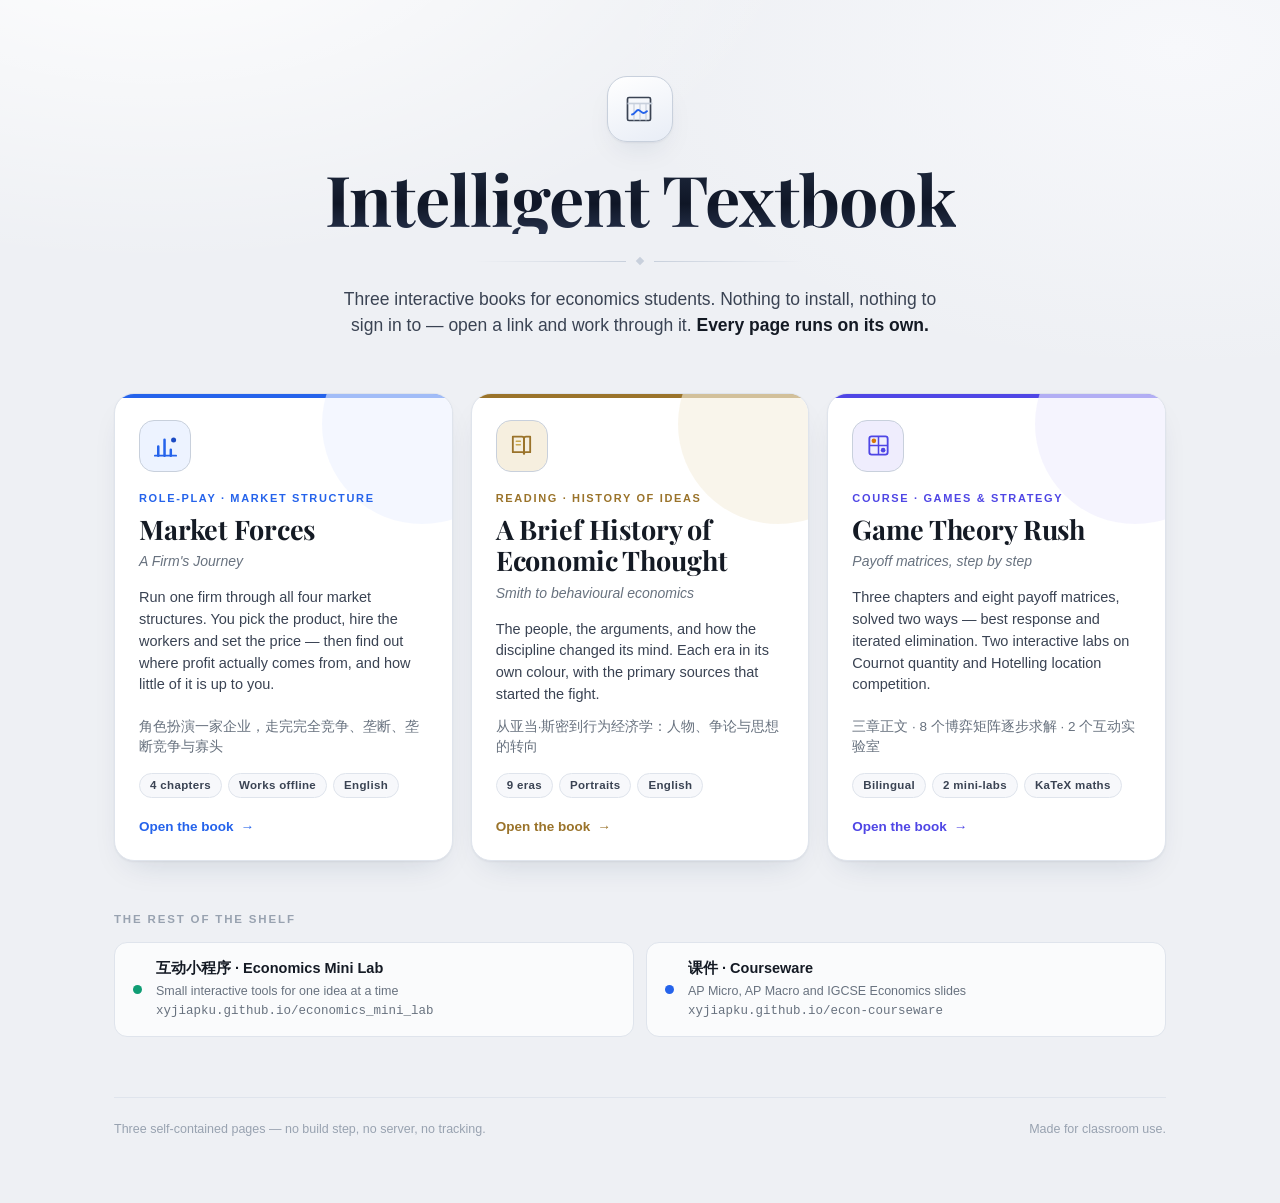
==== index.html @ affe79e6 "Publish Intelligent Textbook Three interactive economics books sharing one front door: - Market Forc" ====
<!DOCTYPE html>
<html lang="zh-CN">
<head>
<meta charset="utf-8">
<meta name="viewport" content="width=device-width,initial-scale=1">
<title>Intelligent Textbook</title>
<meta name="description" content="Three interactive books for economics: a role-play on market structure, a history of economic thought, and a game theory course.">
<meta name="color-scheme" content="light">
<meta property="og:title" content="Intelligent Textbook">
<meta property="og:description" content="Three interactive books for economics — role-play, history, and games.">
<meta property="og:type" content="website">
<style>
/* Playfair Display 700 — subset to ASCII and embedded, so the masthead renders the same
   everywhere with no network. OFL licensed; see FONT-LICENSE.md. */
@font-face{font-family:'Playfair Display';font-style:normal;font-weight:700;font-display:swap;
  src:url([data-uri]) format('woff2')}
  :root{
    --bg:#EEF0F4;
    --bg2:#F7F8FB;
    --surface:#FFFFFF;
    --ink:#141A24;
    --ink2:#3A4353;
    --muted:#68727F;
    --faint:#98A2B0;
    --line:#DFE4EC;
    --line2:#C8D0DC;
    --mf:#2563EB;  --mf-soft:#EDF3FF;  --mf-deep:#1B4BC4;
    --eth:#9A732A; --eth-soft:#F6EFDF; --eth-deep:#7C5C1E;
    --gt:#4F46E5;  --gt-gold:#D97706;  --gt-soft:#EFEDFD; --gt-deep:#3B33C4;
    --r:20px; --r2:13px;
    --sans:"Segoe UI",-apple-system,BlinkMacSystemFont,"Helvetica Neue",Arial,"Microsoft YaHei","PingFang SC",sans-serif;
    --display:'Playfair Display',Georgia,"Times New Roman",serif;
    --mono:"JetBrains Mono","STIX Two Math",Consolas,monospace;
    --sh:0 1px 2px rgba(16,24,40,.05), 0 14px 34px -16px rgba(16,42,84,.18);
    --sh2:0 2px 10px rgba(16,24,40,.07), 0 28px 60px -20px rgba(16,42,84,.26);
  }
  *{box-sizing:border-box}
  html{-webkit-text-size-adjust:100%}
  body{
    margin:0;background:
      radial-gradient(1100px 600px at 12% -8%, #FFFFFF 0%, rgba(255,255,255,0) 60%),
      radial-gradient(900px 520px at 92% 4%, var(--bg2) 0%, rgba(255,255,255,0) 62%),
      var(--bg);
    color:var(--ink);font-family:var(--sans);line-height:1.5;
    -webkit-font-smoothing:antialiased;
  }
  .wrap{max-width:1120px;margin:0 auto;padding:clamp(28px,6vw,76px) clamp(18px,4vw,34px) 64px}

  /* ---------------- masthead ---------------- */
  .hero{display:flex;flex-direction:column;align-items:center;text-align:center;margin-bottom:clamp(30px,5vw,54px)}
  .crest{
    width:66px;height:66px;border-radius:20px;display:grid;place-items:center;margin-bottom:20px;
    background:linear-gradient(160deg,#FFFFFF,#E8EDF6);
    border:1px solid var(--line2);box-shadow:var(--sh);
  }
  .crest svg{display:block}
  h1{
    font-family:var(--display);font-size:clamp(42px,7.6vw,70px);line-height:1.03;margin:0;
    letter-spacing:-.015em;font-weight:700;color:var(--ink);text-wrap:balance;
  }
  /* the ink is very slightly graded top to bottom — enough to read as set type
     rather than flat black. Guarded so a browser without background-clip:text
     simply keeps the solid colour above instead of showing nothing. */
  @supports ((-webkit-background-clip:text) or (background-clip:text)){
    h1{
      background:linear-gradient(180deg,#202B3F 0%,#0F1626 58%,#26314A 100%);
      -webkit-background-clip:text;background-clip:text;
      -webkit-text-fill-color:transparent;color:transparent;
    }
  }
  /* a hairline rule with a small turned square, the way a printed title page
     separates the title from the subtitle */
  .orn{display:flex;align-items:center;gap:11px;margin:24px 0 0;width:min(330px,64%)}
  .orn s{flex:1;height:1px;text-decoration:none;background:linear-gradient(90deg,rgba(200,208,220,0),var(--line2))}
  .orn s:last-child{background:linear-gradient(90deg,var(--line2),rgba(200,208,220,0))}
  .orn i{width:6px;height:6px;background:var(--line2);transform:rotate(45deg);flex:none}
  .lede{
    max-width:34em;margin:22px auto 0;font-size:clamp(15px,2.1vw,17.5px);color:var(--ink2);
  }
  .lede b{color:var(--ink);font-weight:600}

  /* ---------------- the three books ---------------- */
  .books{display:grid;gap:18px;grid-template-columns:1fr}
  @media (min-width:820px){ .books{grid-template-columns:repeat(3,1fr)} }

  .book{
    position:relative;display:flex;flex-direction:column;text-decoration:none;color:inherit;
    background:var(--surface);border:1px solid var(--line);border-radius:var(--r);
    box-shadow:var(--sh);padding:26px 24px 22px;overflow:hidden;
    transition:transform .2s cubic-bezier(.2,.8,.3,1), box-shadow .2s ease, border-color .2s ease;
  }
  .book::before{
    content:"";position:absolute;inset:0 0 auto 0;height:4px;background:var(--accent,var(--line2));
  }
  .book::after{
    content:"";position:absolute;right:-70px;top:-70px;width:200px;height:200px;border-radius:50%;
    background:var(--accent-soft,transparent);opacity:.62;pointer-events:none;
  }
  .book:hover{transform:translateY(-4px);box-shadow:var(--sh2);border-color:var(--accent,var(--line2))}
  .book:focus-visible{outline:3px solid var(--accent,var(--mf));outline-offset:3px}

  .book .ico{
    position:relative;z-index:1;width:52px;height:52px;border-radius:15px;display:grid;place-items:center;
    background:var(--accent-soft);border:1px solid var(--line2);
    margin-bottom:18px;
  }
  .book .ico svg{display:block}
  .kicker{
    position:relative;z-index:1;font-size:11px;font-weight:700;letter-spacing:.15em;text-transform:uppercase;
    color:var(--accent);margin-bottom:8px;
  }
  .book h2{
    position:relative;z-index:1;font-family:var(--display);font-weight:400;
    font-size:clamp(23px,3.1vw,27px);line-height:1.16;margin:0;letter-spacing:-.005em;
  }
  .book .sub{position:relative;z-index:1;margin:6px 0 0;font-size:14px;color:var(--muted);font-style:italic}
  .book .desc{position:relative;z-index:1;margin:15px 0 0;font-size:14.5px;color:var(--ink2);flex:1}
  .book .zh{position:relative;z-index:1;margin:11px 0 0;font-size:13.5px;color:var(--muted)}
  .tags{position:relative;z-index:1;list-style:none;display:flex;flex-wrap:wrap;gap:6px;padding:0;margin:16px 0 0}
  .tags li{
    font-size:11.5px;font-weight:600;letter-spacing:.03em;color:var(--ink2);
    background:var(--bg2);border:1px solid var(--line);border-radius:99px;padding:3px 10px;
  }
  .go{
    position:relative;z-index:1;margin-top:19px;display:inline-flex;align-items:center;gap:7px;
    font-size:13.5px;font-weight:700;color:var(--accent);
  }
  .go .arw{transition:transform .2s cubic-bezier(.2,.8,.3,1)}
  .book:hover .go .arw{transform:translateX(4px)}

  .mf{--accent:var(--mf);--accent-soft:var(--mf-soft)}
  .eth{--accent:var(--eth);--accent-soft:var(--eth-soft)}
  .gt{--accent:var(--gt);--accent-soft:var(--gt-soft)}

  /* ---------------- the rest of the shelf ---------------- */
  .shelf{margin-top:clamp(34px,5vw,50px)}
  .shelf h3{
    font-size:11.5px;font-weight:700;letter-spacing:.16em;text-transform:uppercase;
    color:var(--faint);margin:0 0 14px;
  }
  .shelf .row{display:grid;gap:12px;grid-template-columns:1fr}
  @media (min-width:640px){ .shelf .row{grid-template-columns:1fr 1fr} }
  .link{
    display:flex;align-items:center;gap:14px;text-decoration:none;color:inherit;
    background:rgba(255,255,255,.72);border:1px solid var(--line);border-radius:var(--r2);
    padding:15px 18px;transition:background .15s ease,border-color .15s ease,transform .15s ease;
  }
  .link:hover{background:#fff;border-color:var(--line2);transform:translateY(-2px)}
  .link .dot{width:9px;height:9px;border-radius:50%;background:var(--brand,var(--mf));flex:0 0 auto}
  .link .t{flex:1;min-width:0}
  .link .t b{display:block;font-size:14.5px;font-weight:600}
  .link .t span{display:block;font-size:12.5px;color:var(--muted);margin-top:2px}
  .link .url{font-family:var(--mono);font-size:11px;color:var(--faint);word-break:break-all}

  footer{
    margin-top:clamp(36px,6vw,60px);padding-top:22px;border-top:1px solid var(--line);
    display:flex;flex-wrap:wrap;gap:10px 22px;justify-content:space-between;
    font-size:12.5px;color:var(--faint);
  }
  footer b{color:var(--ink2);font-weight:600}
  @media print{ .book:hover{transform:none} body{background:#fff} }
</style>
</head>
<body>
<div class="wrap">

  <header class="hero">
    <div class="crest" aria-hidden="true">
      <svg width="34" height="34" viewBox="0 0 34 34" fill="none">
        <path d="M6 5.5h20a1.5 1.5 0 0 1 1.5 1.5v20A1.5 1.5 0 0 1 26 28.5H6A1.5 1.5 0 0 1 4.5 27V7A1.5 1.5 0 0 1 6 5.5Z" stroke="#3A4353" stroke-width="1.7"/>
        <path d="M4.5 11.5h25" stroke="#C8D0DC" stroke-width="1.7"/>
        <path d="M11 11.5v17M17 11.5v17M23 11.5v17" stroke="#C8D0DC" stroke-width="1.2"/>
        <path d="M9 22.5c2.6 0 4-4.5 6.2-4.5 2.1 0 3 3 5.6 3 1.5 0 2.4-.9 3.2-1.8" stroke="#2563EB" stroke-width="1.9" stroke-linecap="round" stroke-linejoin="round"/>
      </svg>
    </div>
    <h1>Intelligent Textbook</h1>
    <div class="orn" aria-hidden="true"><s></s><i></i><s></s></div>
    <p class="lede">Three interactive books for economics students. Nothing to install, nothing to sign in to &mdash; open a link and work through it. <b>Every page runs on its own.</b></p>
  </header>

  <main class="books">

    <a class="book mf" href="market-forces/">
      <span class="ico" aria-hidden="true">
        <svg width="27" height="27" viewBox="0 0 28 28" fill="none">
          <path d="M3 24.5h22" stroke="#2563EB" stroke-width="2" stroke-linecap="round"/>
          <path d="M6.5 24.5V15M13 24.5V8M19.5 24.5v-6" stroke="#2563EB" stroke-width="2.6" stroke-linecap="round"/>
          <circle cx="22.4" cy="8.4" r="2.6" fill="#1B4BC4"/>
        </svg>
      </span>
      <div class="kicker">Role-play &middot; Market structure</div>
      <h2>Market Forces</h2>
      <p class="sub">A Firm's Journey</p>
      <p class="desc">Run one firm through all four market structures. You pick the product, hire the workers and set the price &mdash; then find out where profit actually comes from, and how little of it is up to you.</p>
      <p class="zh">角色扮演一家企业，走完完全竞争、垄断、垄断竞争与寡头</p>
      <ul class="tags"><li>4 chapters</li><li>Works offline</li><li>English</li></ul>
      <span class="go">Open the book <span class="arw">&rarr;</span></span>
    </a>

    <a class="book eth" href="economic-thought-history/">
      <span class="ico" aria-hidden="true">
        <svg width="27" height="27" viewBox="0 0 28 28" fill="none">
          <path d="M5 4.8h9.4c1.2 0 2.2.9 2.2 2.1v15.6c0-.9-.8-1.6-1.7-1.6H5V4.8Z" stroke="#9A732A" stroke-width="1.9" stroke-linejoin="round"/>
          <path d="M23 4.8h-4.2c-1.2 0-2.2.9-2.2 2.1v15.6c0-.9.8-1.6 1.7-1.6H23V4.8Z" stroke="#9A732A" stroke-width="1.9" stroke-linejoin="round"/>
          <path d="M8.6 9.6h4.2M8.6 13.2h4.2" stroke="#C9A84C" stroke-width="1.6" stroke-linecap="round"/>
        </svg>
      </span>
      <div class="kicker">Reading &middot; History of ideas</div>
      <h2>A Brief History of Economic Thought</h2>
      <p class="sub">Smith to behavioural economics</p>
      <p class="desc">The people, the arguments, and how the discipline changed its mind. Each era in its own colour, with the primary sources that started the fight.</p>
      <p class="zh">从亚当·斯密到行为经济学：人物、争论与思想的转向</p>
      <ul class="tags"><li>9 eras</li><li>Portraits</li><li>English</li></ul>
      <span class="go">Open the book <span class="arw">&rarr;</span></span>
    </a>

    <a class="book gt" href="game-theory-rush/">
      <span class="ico" aria-hidden="true">
        <svg width="27" height="27" viewBox="0 0 28 28" fill="none">
          <rect x="4.5" y="4.5" width="19" height="19" rx="2.4" stroke="#4F46E5" stroke-width="1.9"/>
          <path d="M14 4.5v19M4.5 14h19" stroke="#4F46E5" stroke-width="1.6"/>
          <circle cx="9.2" cy="9.2" r="2.4" fill="#D97706"/>
          <circle cx="18.8" cy="18.8" r="2.4" fill="#4F46E5"/>
        </svg>
      </span>
      <div class="kicker">Course &middot; Games &amp; strategy</div>
      <h2>Game Theory Rush</h2>
      <p class="sub">Payoff matrices, step by step</p>
      <p class="desc">Three chapters and eight payoff matrices, solved two ways &mdash; best response and iterated elimination. Two interactive labs on Cournot quantity and Hotelling location competition.</p>
      <p class="zh">三章正文 · 8 个博弈矩阵逐步求解 · 2 个互动实验室</p>
      <ul class="tags"><li>Bilingual</li><li>2 mini-labs</li><li>KaTeX maths</li></ul>
      <span class="go">Open the book <span class="arw">&rarr;</span></span>
    </a>

  </main>

  <section class="shelf">
    <h3>The rest of the shelf</h3>
    <div class="row">
      <a class="link" href="https://xyjiapku.github.io/economics_mini_lab/" style="--brand:#0F9D74">
        <span class="dot"></span>
        <span class="t"><b>互动小程序 &middot; Economics Mini Lab</b><span>Small interactive tools for one idea at a time</span><span class="url">xyjiapku.github.io/economics_mini_lab</span></span>
      </a>
      <a class="link" href="https://xyjiapku.github.io/econ-courseware/" style="--brand:#2563EB">
        <span class="dot"></span>
        <span class="t"><b>课件 &middot; Courseware</b><span>AP Micro, AP Macro and IGCSE Economics slides</span><span class="url">xyjiapku.github.io/econ-courseware</span></span>
      </a>
    </div>
  </section>

  <footer>
    <span>Three self-contained pages &mdash; no build step, no server, no tracking.</span>
    <span>Made for classroom use.</span>
  </footer>

</div>
</body>
</html>
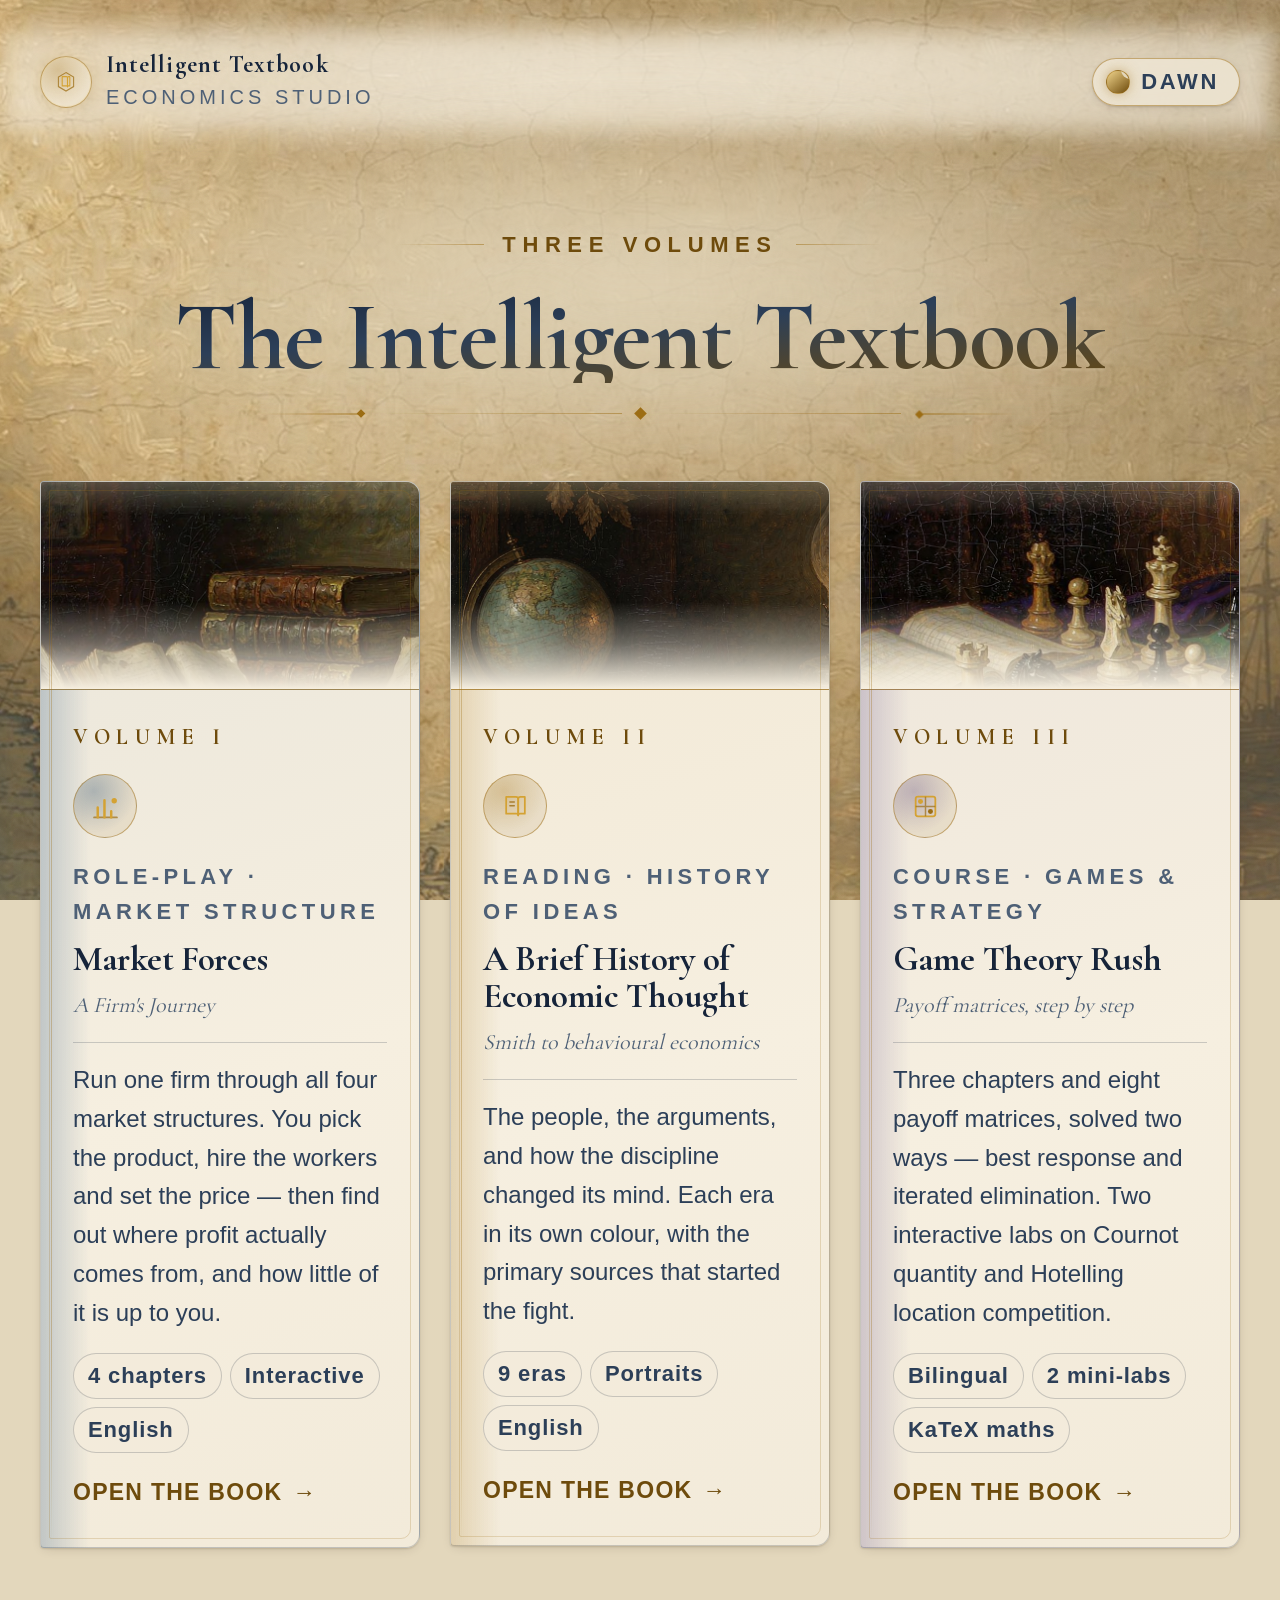
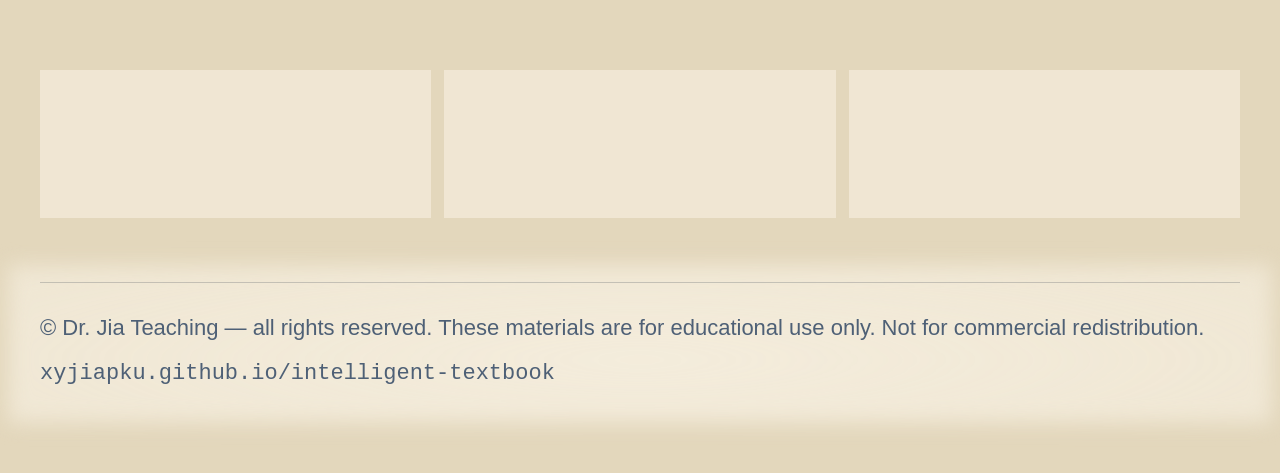
==== commit 902119fa: "Rebuild Market Forces as a multi-file game (50 CSS + 12 JS + assets/engravings); refresh landing pag" ====
--- a/index.html
+++ b/index.html
@@ -1,258 +1,2239 @@
 <!DOCTYPE html>
-<html lang="zh-CN">
+<html lang="en" data-theme="dawn">
 <head>
 <meta charset="utf-8">
 <meta name="viewport" content="width=device-width,initial-scale=1">
-<title>Intelligent Textbook</title>
-<meta name="description" content="Three interactive books for economics: a role-play on market structure, a history of economic thought, and a game theory course.">
-<meta name="color-scheme" content="light">
-<meta property="og:title" content="Intelligent Textbook">
+<title>Intelligent Textbook · Economics Studio</title>
+<meta name="description" content="Three interactive economics books: a role-play on market structure, a history of economic thought, and a game theory course.">
+<meta name="color-scheme" content="light dark">
+<meta property="og:title" content="Intelligent Textbook · Economics Studio">
 <meta property="og:description" content="Three interactive books for economics — role-play, history, and games.">
 <meta property="og:type" content="website">
+<script>
+/* 在样式表解析前定主题，杜绝亮色一闪 */
+(function(){var t;try{t=localStorage.getItem('econ-studio-theme')}catch(e){}
+if(t!=='dawn'&&t!=='dusk'){t=(window.matchMedia&&window.matchMedia('(prefers-color-scheme: dark)').matches)?'dusk':'dawn'}
+document.documentElement.setAttribute('data-theme',t)})();
+</script>
 <style>
-/* Playfair Display 700 — subset to ASCII and embedded, so the masthead renders the same
-   everywhere with no network. OFL licensed; see FONT-LICENSE.md. */
-@font-face{font-family:'Playfair Display';font-style:normal;font-weight:700;font-display:swap;
-  src:url([data-uri]) format('woff2')}
-  :root{
-    --bg:#EEF0F4;
-    --bg2:#F7F8FB;
-    --surface:#FFFFFF;
-    --ink:#141A24;
-    --ink2:#3A4353;
-    --muted:#68727F;
-    --faint:#98A2B0;
-    --line:#DFE4EC;
-    --line2:#C8D0DC;
-    --mf:#2563EB;  --mf-soft:#EDF3FF;  --mf-deep:#1B4BC4;
-    --eth:#9A732A; --eth-soft:#F6EFDF; --eth-deep:#7C5C1E;
-    --gt:#4F46E5;  --gt-gold:#D97706;  --gt-soft:#EFEDFD; --gt-deep:#3B33C4;
-    --r:20px; --r2:13px;
-    --sans:"Segoe UI",-apple-system,BlinkMacSystemFont,"Helvetica Neue",Arial,"Microsoft YaHei","PingFang SC",sans-serif;
-    --display:'Playfair Display',Georgia,"Times New Roman",serif;
-    --mono:"JetBrains Mono","STIX Two Math",Consolas,monospace;
-    --sh:0 1px 2px rgba(16,24,40,.05), 0 14px 34px -16px rgba(16,42,84,.18);
-    --sh2:0 2px 10px rgba(16,24,40,.07), 0 28px 60px -20px rgba(16,42,84,.26);
+/* ============================================================================
+   ECONOMICS STUDIO — shared visual canvas  ·  v2 "Atlas Edition"
+   ============================================================================
+   四张导航页共用这一份母版。核心是一个"双主题"变量系统：
+
+     [data-theme="dawn"]  维多利亚暖金 —— 羊皮纸、深蓝墨、鎏金、蜡印红
+     [data-theme="dusk"]  星空秘法 —— 午夜靛、月白银、星辉青、紫罗兰
+
+   切换 data-theme 属性即整体换装，没有任何一个组件需要知道当前是哪个主题。
+
+   v2 相比 v1 的改动（"从画册目录 → 游戏发售页"）：
+     1. Hero 变成"整幅油画 + 渐变压暗 + 文字压在上面"的主视觉面板
+     2. 三层纵深视差：画作层 / 光晕层 / 内容层，滚动时位移速度不同
+     3. 光标暖光跟随（聚光灯感），只在不减少动效时启用
+     4. 入场编排升级：金线自绘制、标题逐字浮现、卡片带 3D 倾斜
+     5. 卡片获得自己的插图（油画上沿）
+     6. 雕花角饰、镶金边框、暗角，把"书封感"做足
+
+   设计原则（改之前先读，别破坏）：
+   1. 每个颜色都成对定义两套值。新增变量必须两个主题都给值。
+   2. 质感来自"多层叠加"：画作 + 底色 + 纹理（噪点/星图）+ 光晕（径向渐变）。
+      除画作外全部是纯 CSS/SVG/canvas，零外部请求。
+   3. 字号下限 22px（课堂投影铁律）；正文 ≥ 24px 的场景用 --fs-body。
+   4. 强调色必须与底色有足够对比，主题切换后要重新目视校验。
+   ========================================================================= */
+
+/* ---------- 字体：Cormorant Garamond 三个字重，base64 内嵌 ---------- */
+@font-face{font-family:'Cormorant Garamond';font-style:normal;font-weight:400;font-display:swap;src:url([data-uri]) format('woff2')}
+@font-face{font-family:'Cormorant Garamond';font-style:normal;font-weight:600;font-display:swap;src:url([data-uri]) format('woff2')}
+@font-face{font-family:'Cormorant Garamond';font-style:normal;font-weight:700;font-display:swap;src:url([data-uri]) format('woff2')}
+
+:root {
+  /* ---------- 排版 ---------- */
+  --font-display: 'Cormorant Garamond', 'Playfair Display', Georgia,
+                  'Times New Roman', serif;
+  --font-body: 'Segoe UI', -apple-system, BlinkMacSystemFont, Roboto,
+               'Helvetica Neue', Arial, 'Microsoft YaHei', 'PingFang SC', sans-serif;
+  --font-mono: 'Cascadia Mono', 'JetBrains Mono', Consolas, 'Courier New', monospace;
+
+  /* 字号阶梯（含课堂投影下限约束）。
+     承载信息的文本一律 ≥ 22px；--fs-micro / --fs-label 只给纯装饰性铭牌用。 */
+  --fs-micro: 20px;    /* 纯装饰铭牌，不承载信息（表头样式的小字） */
+  --fs-label: 22px;    /* 小标签：胶囊、计数、日期、开关按钮 —— 承载信息，必须达标 */
+  --fs-small: 22px;    /* 下限 */
+  --fs-meta:  23px;
+  --fs-body:  24px;
+  --fs-lead:  27px;
+  --fs-h3:    30px;
+  --fs-h2:    34px;
+  --fs-h1:    clamp(54px, 7.6vw, 112px);
+  --fs-title: clamp(34px, 4.6vw, 52px);
+
+  /* ---------- 尺度 ---------- */
+  --r-sm: 6px;
+  --r:     12px;
+  --r-lg:  18px;
+  --page-max: 1440px;
+
+  /* ---------- 动效 ---------- */
+  --ease-out: cubic-bezier(.16, .84, .28, 1);
+  --ease-in-out: cubic-bezier(.42, 0, .18, 1);
+  --ease-draw: cubic-bezier(.22, 1, .36, 1);
+  --dur-fast: .22s;
+  --dur: .42s;
+  --dur-slow: .9s;
+  --dur-reveal: 1.05s;
+}
+
+/* ==========================================================================
+   DAWN — 维多利亚时代的繁华港口
+   羊皮纸底、深蓝墨水、鎏金线、暗红蜡印。像一本摊开的航海日志。
+   ========================================================================== */
+:root,
+[data-theme="dawn"] {
+  color-scheme: light;
+
+  --bg:          #E3D7BC;
+  --bg-deep:     #D2C2A0;
+  --bg-vellum:   #F6EFE0;   /* 卡片/纸面 */
+  --bg-sunk:     #D9CAA9;
+
+  --ink:         #16243A;   /* 主墨色：陈旧深蓝 */
+  --ink-soft:    #2C3F58;
+  --ink-muted:   #4E6076;
+  --ink-faint:   #6D7E92;   /* 抬亮：原来太浅，AA 不过 */
+
+  --gold:        #9C6D14;
+  --gold-bright: #D4A233;
+  --gold-deep:   #6E4B0C;
+  --gold-leaf:   #F0D48C;
+
+  --seal:        #8E2F22;   /* 蜡印红 */
+  --seal-soft:   #C0563F;
+
+  --azure:       #24507E;   /* 港口青蓝 */
+  --jade:        #1F6B58;
+  --violet:      #5B4A8A;
+
+  --line:        rgba(22, 36, 58, .20);
+  --line-strong: rgba(22, 36, 58, .34);
+  --line-gold:   rgba(156, 109, 20, .50);
+
+  --shadow-sm: 0 1px 2px rgba(52, 34, 8, .14),
+               0 3px 12px -4px rgba(52, 34, 8, .22);
+  --shadow:    0 2px 5px rgba(52, 34, 8, .14),
+               0 20px 46px -20px rgba(52, 34, 8, .46);
+  --shadow-lg: 0 5px 10px rgba(52, 34, 8, .16),
+               0 46px 90px -32px rgba(52, 34, 8, .58);
+
+  /* 质感层参数 —— 供 JS / CSS 读取 */
+  --noise-opacity: .062;
+  --nebula-opacity: .34;
+  --star-opacity: 0;
+
+  --halo-1: rgba(212, 162, 51, .34);
+  --halo-2: rgba(36, 80, 126, .18);
+  --halo-3: rgba(142, 47, 34, .14);
+
+  /* 主视觉画作上的罩。
+     贾老师明确要求：**不要再在页面上沿/下沿压深色渐变**（看着像上下各贴一条黑边）。
+     所以这里去掉了原先 0% 与 100% 两端的重压边，只在中间偏上做一点点减淡，
+     保证标题压得住画，同时画作从上到下都是连续的。
+     文字的可读性交给 .hero::before 那团局部柔光，而不是整条横带。 */
+  --hero-scrim: linear-gradient(178deg,
+      color-mix(in srgb, var(--bg) 10%, transparent) 0%,
+      color-mix(in srgb, var(--bg) 12%, transparent) 34%,
+      color-mix(in srgb, var(--bg)  8%, transparent) 62%,
+      color-mix(in srgb, var(--bg) 14%, transparent) 100%);
+  --hero-blend: normal;
+  --hero-img-opacity: .82;
+  --art-frame: rgba(156, 109, 20, .58);
+  /* 卡片插图上那层暖光，亮主题下可以亮一点 */
+  --card-glow: .34;
+}
+
+/* ==========================================================================
+   DUSK — 面向未知的星空魔法
+   午夜靛底、月白银字、星辉青与紫罗兰辉光。像一张摊开的星图。
+   ========================================================================== */
+[data-theme="dusk"] {
+  color-scheme: dark;
+
+  --bg:          #080E1C;
+  --bg-deep:     #04070F;
+  --bg-vellum:   #101A2E;
+  --bg-sunk:     #0B1424;
+
+  --ink:         #F2EAD9;   /* 月白银（微微带暖，像旧星图） */
+  --ink-soft:    #D3CCBE;
+  --ink-muted:   #A7B0C4;
+  --ink-faint:   #808CA4;
+
+  --gold:        #C9A855;
+  --gold-bright: #EFD48F;
+  --gold-deep:   #8E7530;
+  --gold-leaf:   #F7E9BE;
+
+  --seal:        #B8452F;
+  --seal-soft:   #D9674E;
+
+  --azure:       #6AB0E4;
+  --jade:        #4FBFA0;
+  --violet:      #AFA0E6;
+
+  --line:        rgba(201, 168, 85, .20);
+  --line-strong: rgba(201, 168, 85, .38);
+  --line-gold:   rgba(201, 168, 85, .54);
+
+  --shadow-sm: 0 1px 2px rgba(0, 0, 0, .50),
+               0 3px 14px -4px rgba(0, 0, 0, .60);
+  --shadow:    0 2px 6px rgba(0, 0, 0, .55),
+               0 22px 52px -22px rgba(0, 0, 0, .88);
+  --shadow-lg: 0 4px 12px rgba(0, 0, 0, .60),
+               0 50px 100px -34px rgba(0, 0, 0, .96);
+
+  --noise-opacity: .038;
+  --nebula-opacity: .66;
+  --star-opacity: 1;
+
+  --halo-1: rgba(175, 160, 230, .34);
+  --halo-2: rgba(106, 176, 228, .24);
+  --halo-3: rgba(201, 168, 85, .16);
+
+  --hero-scrim: linear-gradient(178deg,
+      color-mix(in srgb, var(--bg) 16%, transparent) 0%,
+      color-mix(in srgb, var(--bg) 18%, transparent) 34%,
+      color-mix(in srgb, var(--bg) 12%, transparent) 62%,
+      color-mix(in srgb, var(--bg) 20%, transparent) 100%);
+  --hero-blend: normal;
+  --hero-img-opacity: .9;
+  --art-frame: rgba(201, 168, 85, .50);
+  /* 暗主题下卡片插图的暖光要收，否则上沿会烧出一道亮边 */
+  --card-glow: .16;
+}
+
+/* ==========================================================================
+   基础
+   ========================================================================== */
+*, *::before, *::after { box-sizing: border-box; }
+
+html {
+  -webkit-text-size-adjust: 100%;
+  scroll-behavior: smooth;
+}
+
+body {
+  margin: 0;
+  min-height: 100vh;
+  background: var(--bg);
+  color: var(--ink);
+  font-family: var(--font-body);
+  font-size: var(--fs-body);
+  line-height: 1.55;
+  -webkit-font-smoothing: antialiased;
+  -moz-osx-font-smoothing: grayscale;
+  overflow-x: hidden;
+  transition: background-color var(--dur) var(--ease-out),
+              color var(--dur) var(--ease-out);
+}
+
+/* ==========================================================================
+   氛围层 —— 多层纵深，滚动时各层位移速度不同（视差）
+   层序（由远及近）：
+     L0  --bg 底色
+     L1  .atmos__art     油画主视觉（最远，位移最小）
+     L2  .atmos::before  光晕
+     L3  .atmos__vig     暗角
+     L4  #starfield      星图（仅 dusk）
+     L5  .atmos::after   噪点/纸纹
+     L6  .atmos__glow    光标暖光（最近，跟随鼠标）
+   ========================================================================== */
+.atmos {
+  position: fixed;
+  inset: 0;
+  z-index: 0;
+  pointer-events: none;
+  overflow: hidden;
+}
+
+/* ---------- L1：油画主视觉 ---------- */
+.atmos__art {
+  position: absolute;
+  inset: -6% -4% -14% -4%;      /* 留出视差位移的余量 */
+  background-position: center top;
+  background-size: cover;
+  background-repeat: no-repeat;
+  opacity: var(--hero-img-opacity);
+  mix-blend-mode: var(--hero-blend);
+  transition: opacity var(--dur-slow) var(--ease-out);
+  will-change: transform;
+  /* JS 写入 --par-y（滚动位移） */
+  transform: translate3d(0, var(--par-y, 0px), 0) scale(1.02);
+}
+
+/* 画作上压一层渐变罩：保证文字永远压得住画 */
+.atmos__art::after {
+  content: "";
+  position: absolute;
+  inset: 0;
+  background: var(--hero-scrim);
+}
+
+/* 画作外围的暗角，把视线收进中央。
+   注意别做太重 —— 贾老师看着像"四周糊了一圈黑"。
+   这里只在很靠外的 78%+ 才起势，且上限压到 62%。 */
+.atmos__vig {
+  position: absolute;
+  inset: 0;
+  background:
+    radial-gradient(132% 104% at 50% 38%,
+      transparent 58%,
+      color-mix(in srgb, var(--bg-deep) 26%, transparent) 86%,
+      color-mix(in srgb, var(--bg-deep) 62%, transparent) 100%);
+  transition: opacity var(--dur) var(--ease-out);
+}
+
+/* ---------- L2：远处的光斑（黎明暖金/港口青，黄昏紫罗兰/星辉青） ---------- */
+.atmos::before {
+  content: "";
+  position: absolute;
+  inset: -20%;
+  background:
+    radial-gradient(52% 42% at 14% 4%,  var(--halo-1) 0%, transparent 62%),
+    radial-gradient(46% 40% at 88% 10%, var(--halo-2) 0%, transparent 64%),
+    radial-gradient(60% 46% at 50% 108%, var(--halo-3) 0%, transparent 66%);
+  opacity: var(--nebula-opacity);
+  animation: drift 34s var(--ease-in-out) infinite alternate;
+  transition: opacity var(--dur) var(--ease-out);
+}
+
+/* ---------- L5：噪点/纸纹。SVG turbulence 现画，不加载图片。 ---------- */
+.atmos::after {
+  content: "";
+  position: absolute;
+  inset: 0;
+  opacity: var(--noise-opacity);
+  background-image: url("data:image/svg+xml;utf8,\
+<svg xmlns='http://www.w3.org/2000/svg' width='220' height='220'>\
+<filter id='n'><feTurbulence type='fractalNoise' baseFrequency='.82' numOctaves='4' stitchTiles='stitch'/>\
+<feColorMatrix type='saturate' values='0'/></filter>\
+<rect width='220' height='220' filter='url(%23n)'/></svg>");
+  mix-blend-mode: overlay;
+  transition: opacity var(--dur) var(--ease-out);
+}
+
+/* ---------- L4：星图（只有 dusk 主题可见） ---------- */
+#starfield {
+  position: absolute;
+  inset: 0;
+  width: 100%;
+  height: 100%;
+  opacity: var(--star-opacity);
+  transition: opacity var(--dur-slow) var(--ease-out);
+}
+
+/* ---------- L6：光标暖光（聚光灯） ---------- */
+.atmos__glow {
+  position: absolute;
+  inset: 0;
+  opacity: 0;
+  background:
+    radial-gradient(340px 340px at var(--mx, 50%) var(--my, 30%),
+      color-mix(in srgb, var(--gold-bright) 26%, transparent) 0%,
+      transparent 68%);
+  mix-blend-mode: soft-light;
+  transition: opacity var(--dur-slow) var(--ease-out);
+  will-change: background;
+}
+.atmos__glow.on { opacity: 1; }
+
+@keyframes drift {
+  from { transform: translate3d(0, 0, 0) scale(1); }
+  to   { transform: translate3d(-2.2%, 1.6%, 0) scale(1.07); }
+}
+
+/* 内容层永远在氛围层之上 */
+.page {
+  position: relative;
+  z-index: 1;
+  max-width: var(--page-max);
+  margin: 0 auto;
+  padding: clamp(24px, 4vw, 54px) clamp(18px, 4vw, 40px) clamp(40px, 6vw, 72px);
+}
+
+/* ==========================================================================
+   顶部：品牌印记 + 主题开关
+   ========================================================================== */
+.topbar {
+  position: relative;
+  display: flex;
+  align-items: center;
+  justify-content: space-between;
+  gap: 18px;
+  margin-bottom: clamp(22px, 3.4vw, 38px);
+}
+
+/* 顶栏压在画作最亮的那一带（天空/穹顶），品牌小字会被冲淡。
+   上下黑渐变撤掉后，这里补一层"贴身的柔光托底"——
+   只在顶栏这一条上，不构成整页的深色边。 */
+.topbar::before {
+  content: "";
+  position: absolute;
+  inset: -22px -34px -20px -34px;
+  background: radial-gradient(120% 160% at 50% 45%,
+    color-mix(in srgb, var(--bg-vellum) 82%, transparent) 0%,
+    color-mix(in srgb, var(--bg-vellum) 54%, transparent) 58%,
+    transparent 100%);
+  filter: blur(12px);
+  pointer-events: none;
+  z-index: -1;
+}
+
+.brand {
+  display: inline-flex;
+  align-items: center;
+  gap: 14px;
+  text-decoration: none;
+  color: inherit;
+  min-width: 0;
+}
+
+.brand .mark {
+  position: relative;
+  flex: none;
+  width: 52px;
+  height: 52px;
+  display: grid;
+  place-items: center;
+  border: 1px solid var(--line-gold);
+  border-radius: 50%;
+  background:
+    radial-gradient(circle at 34% 26%,
+      color-mix(in srgb, var(--gold) 30%, transparent), transparent 70%),
+    color-mix(in srgb, var(--bg-vellum) 46%, transparent);
+  box-shadow: inset 0 0 0 1px color-mix(in srgb, var(--gold-leaf) 26%, transparent),
+              0 0 22px -6px color-mix(in srgb, var(--gold) 52%, transparent);
+  backdrop-filter: blur(8px);
+  -webkit-backdrop-filter: blur(8px);
+  transition: transform var(--dur) var(--ease-out),
+              box-shadow var(--dur) var(--ease-out);
+}
+.brand:hover .mark {
+  transform: rotate(-8deg) scale(1.06);
+  box-shadow: inset 0 0 0 1px color-mix(in srgb, var(--gold-leaf) 42%, transparent),
+              0 0 30px -4px color-mix(in srgb, var(--gold) 72%, transparent);
+}
+.brand .mark svg { display: block; }
+
+.brand .words { min-width: 0; }
+.brand .words b {
+  display: block;
+  font-family: var(--font-display);
+  font-size: 24px;
+  font-weight: 700;
+  letter-spacing: .045em;
+  line-height: 1.15;
+  white-space: nowrap;
+  text-shadow: 0 1px 12px color-mix(in srgb, var(--bg) 60%, transparent);
+}
+.brand .words span {
+  display: block;
+  font-size: var(--fs-micro);
+  letter-spacing: .2em;
+  text-transform: uppercase;
+  color: var(--ink-muted);
+  margin-top: 3px;
+  white-space: nowrap;
+}
+
+/* ---------- 主题开关：一枚鎏金双面徽章 ---------- */
+.themebtn {
+  flex: none;
+  position: relative;
+  display: inline-flex;
+  align-items: center;
+  gap: 11px;
+  padding: 10px 20px 10px 13px;
+  border: 1px solid var(--line-gold);
+  border-radius: 99px;
+  background: color-mix(in srgb, var(--bg-vellum) 58%, transparent);
+  backdrop-filter: blur(12px);
+  -webkit-backdrop-filter: blur(12px);
+  color: var(--ink-soft);
+  font-family: var(--font-body);
+  font-size: var(--fs-label);
+  font-weight: 700;
+  letter-spacing: .12em;
+  text-transform: uppercase;
+  cursor: pointer;
+  transition: all var(--dur-fast) var(--ease-out);
+  box-shadow: var(--shadow-sm);
+}
+.themebtn:hover {
+  border-color: var(--gold);
+  color: var(--ink);
+  transform: translateY(-2px);
+  box-shadow: var(--shadow),
+              0 0 26px -8px color-mix(in srgb, var(--gold) 66%, transparent);
+}
+.themebtn:focus-visible {
+  outline: 2px solid var(--gold);
+  outline-offset: 3px;
+}
+.themebtn .dial {
+  position: relative;
+  width: 24px;
+  height: 24px;
+  flex: none;
+  border-radius: 50%;
+  border: 1px solid var(--line-gold);
+  background: linear-gradient(140deg, var(--gold-leaf), var(--gold-deep));
+  overflow: hidden;
+  box-shadow: 0 0 14px -2px color-mix(in srgb, var(--gold) 70%, transparent);
+}
+.themebtn .dial::after {
+  content: "";
+  position: absolute;
+  inset: 0;
+  border-radius: 50%;
+  background: var(--bg);
+  transform: translate(var(--dial-x, 62%), var(--dial-y, -62%));
+  transition: transform .62s var(--ease-out), background var(--dur) var(--ease-out);
+}
+[data-theme="dusk"] .themebtn .dial::after {
+  --dial-x: -62%;
+  --dial-y: -62%;
+}
+
+/* ==========================================================================
+   HERO —— 主视觉区
+   中心构图：眉标 → 大标题 → 金线 → 导语
+   主视觉画作已由 .atmos__art 铺满整屏，这里只留一层"聚焦光"把文字托出来
+   ========================================================================== */
+.hero {
+  position: relative;
+  text-align: center;
+  /* 说明段去掉后，标题往下收敛一些，正文离标题更近 —— 标题下直接进内容 */
+  padding: clamp(30px, 6vw, 84px) 0 clamp(16px, 2.4vw, 30px);
+  margin-bottom: clamp(18px, 2.6vw, 34px);
+}
+
+/* 文字背后的一团柔光，把标题从画作上"抬"起来。
+   上下黑渐变撤销后，标题的可读性全部靠这一层 —— 所以比原先更实一些。 */
+.hero::before {
+  content: "";
+  position: absolute;
+  left: 50%;
+  top: 48%;
+  width: min(1150px, 104%);
+  height: 132%;
+  transform: translate(-50%, -50%);
+  background: radial-gradient(closest-side,
+    color-mix(in srgb, var(--bg) 90%, transparent) 0%,
+    color-mix(in srgb, var(--bg) 62%, transparent) 46%,
+    color-mix(in srgb, var(--bg) 24%, transparent) 76%,
+    transparent 100%);
+  filter: blur(26px);
+  pointer-events: none;
+  z-index: -1;
+}
+
+/* 眉标：两侧拉出金线的小铭牌 */
+.eyebrow {
+  display: flex;
+  align-items: center;
+  justify-content: center;
+  gap: 18px;
+  margin-bottom: 30px;
+  color: var(--gold-deep);
+}
+[data-theme="dusk"] .eyebrow { color: var(--gold); }
+.eyebrow s {
+  flex: none;
+  width: clamp(24px, 7vw, 86px);
+  height: 1px;
+  text-decoration: none;
+  background: linear-gradient(90deg, transparent, var(--line-gold));
+  transform-origin: right center;
+}
+.eyebrow s:last-child {
+  background: linear-gradient(90deg, var(--line-gold), transparent);
+  transform-origin: left center;
+}
+/* 入场时金线自两侧"画"出来 */
+.reveal .eyebrow s,
+.eyebrow.reveal s { animation: draw-x .95s var(--ease-draw) both; }
+.eyebrow.reveal s:last-child { animation-delay: .1s; }
+
+.eyebrow span {
+  font-size: var(--fs-label);
+  font-weight: 700;
+  letter-spacing: .3em;
+  text-transform: uppercase;
+  white-space: nowrap;
+  text-shadow: 0 1px 14px color-mix(in srgb, var(--bg) 70%, transparent);
+}
+
+.hero h1 {
+  margin: 0;
+  font-family: var(--font-display);
+  font-size: var(--fs-h1);
+  font-weight: 700;
+  line-height: .94;
+  letter-spacing: -.015em;
+  text-wrap: balance;
+  /* 压得住画作的重阴影 */
+  filter: drop-shadow(0 4px 26px color-mix(in srgb, var(--bg-deep) 62%, transparent));
+}
+
+/* 标题的鎏金渐变：亮主题是"墨色渗金"，暗主题是"月银裹星辉"。
+   ⚠️ 渐变必须挂在**每个词元 .wl 自己身上**，不能挂在 .ink-grad 上。
+   原因：JS 的 splitTitle() 会把标题文本拆进 <span class="wl"> 子元素，
+   而 background-clip:text 是在元素自身的背景盒里裁字形的 ——
+   父元素被裁成透明、真正的字形却在子元素里，又没有背景可裁，
+   结果就是整个标题**完全看不见**。这是本页最容易踩的坑。 */
+@supports ((-webkit-background-clip: text) or (background-clip: text)) {
+  .hero h1 .ink-grad {
+    /* 父层只保留降级用的实色，供不支持 clip 的浏览器与无 JS 场景使用 */
+    color: var(--ink);
   }
-  *{box-sizing:border-box}
-  html{-webkit-text-size-adjust:100%}
-  body{
-    margin:0;background:
-      radial-gradient(1100px 600px at 12% -8%, #FFFFFF 0%, rgba(255,255,255,0) 60%),
-      radial-gradient(900px 520px at 92% 4%, var(--bg2) 0%, rgba(255,255,255,0) 62%),
-      var(--bg);
-    color:var(--ink);font-family:var(--sans);line-height:1.5;
-    -webkit-font-smoothing:antialiased;
+  .hero h1 .ink-grad .wl,
+  .hero h1 .ink-grad {
+    background-image: linear-gradient(176deg,
+      var(--ink) 0%, var(--ink-soft) 42%, var(--gold-deep) 100%);
+    -webkit-background-clip: text;
+    background-clip: text;
+    -webkit-text-fill-color: transparent;
+    color: transparent;
   }
-  .wrap{max-width:1120px;margin:0 auto;padding:clamp(28px,6vw,76px) clamp(18px,4vw,34px) 64px}
-
-  /* ---------------- masthead ---------------- */
-  .hero{display:flex;flex-direction:column;align-items:center;text-align:center;margin-bottom:clamp(30px,5vw,54px)}
-  .crest{
-    width:66px;height:66px;border-radius:20px;display:grid;place-items:center;margin-bottom:20px;
-    background:linear-gradient(160deg,#FFFFFF,#E8EDF6);
-    border:1px solid var(--line2);box-shadow:var(--sh);
+  [data-theme="dusk"] .hero h1 .ink-grad .wl,
+  [data-theme="dusk"] .hero h1 .ink-grad {
+    background-image: linear-gradient(176deg,
+      #FFFAEC 0%, var(--ink) 34%, var(--gold-bright) 100%);
+    -webkit-background-clip: text;
+    background-clip: text;
+    -webkit-text-fill-color: transparent;
+    color: transparent;
   }
-  .crest svg{display:block}
-  h1{
-    font-family:var(--display);font-size:clamp(42px,7.6vw,70px);line-height:1.03;margin:0;
-    letter-spacing:-.015em;font-weight:700;color:var(--ink);text-wrap:balance;
+  /* 没有 JS（未拆分）时，父元素自己就是渐变文字 */
+  .hero h1 .ink-grad:not(:has(.wl)) { color: transparent; }
+}
+
+/* 标题逐字浮现：每个 .wl 是包好的词，入场时依次升起 */
+.hero h1 .wl {
+  display: inline-block;
+  opacity: 0;
+  transform: translateY(.42em) rotate(1.2deg);
+  animation: word-rise .92s var(--ease-out) both;
+  animation-delay: calc(var(--wi, 0) * 82ms + 140ms);
+}
+
+/* 让鎏金渐变在整行标题上"连续"，而不是每个词各起一段。
+   做法：给每个词元的渐变背景设一个足够大的 background-size（铺满整行宽度），
+   并用 --wl-x（JS 写入的词元左偏移）把它平移到该词所在的位置。
+   这样整行拼起来就是一道完整的一百八十度渐变。 */
+.hero h1 .ink-grad .wl {
+  background-size: var(--wl-span, 1200px) 100%;
+  background-position: calc(-1 * var(--wl-x, 0px)) 0;
+  background-repeat: no-repeat;
+}
+
+/* 无 JS / 未拆分时，父元素自己撑起整条渐变 */
+.hero h1 .ink-grad:not(:has(.wl)) {
+  background-size: 100% 100%;
+  background-position: 0 0;
+}
+
+/* 标题下方的纹章分隔：线 — ◆ — 线 */
+.rule {
+  position: relative;
+  display: flex;
+  align-items: center;
+  justify-content: center;
+  gap: 14px;
+  margin: 26px auto 0;
+  width: min(520px, 80%);
+}
+.rule s {
+  flex: 1;
+  height: 1px;
+  text-decoration: none;
+  background: linear-gradient(90deg, transparent, var(--line-gold));
+  transform: scaleX(0);
+  transform-origin: right center;
+}
+.rule s:last-child {
+  background: linear-gradient(90deg, var(--line-gold), transparent);
+  transform-origin: left center;
+}
+.rule i {
+  flex: none;
+  width: 9px;
+  height: 9px;
+  background: var(--gold);
+  transform: rotate(45deg) scale(0);
+  box-shadow: 0 0 14px var(--halo-1);
+}
+/* 入场：金线自外向内绘制，菱形落定 */
+.rule.reveal s { animation: draw-x .9s var(--ease-draw) .3s both; }
+.rule.reveal s:last-child { animation-delay: .38s; }
+.rule.reveal i { animation: gem-in .8s var(--ease-draw) .52s both; }
+/* 落定后持续微呼吸，像真的有光在里面 */
+.rule.armed i { animation: gem-in .8s var(--ease-draw) .52s both,
+                            gem-pulse 4.5s var(--ease-in-out) 1.4s infinite; }
+
+/* 说明段已按贾老师要求移除：主标题下直接进入正文。
+   原先的 .hero .lede 规则一并删掉，避免留下无人引用的死样式。 */
+
+@keyframes word-rise {
+  from { opacity: 0; transform: translateY(.42em) rotate(1.2deg); }
+  to   { opacity: 1; transform: translateY(0) rotate(0); }
+}
+@keyframes draw-x {
+  from { transform: scaleX(0); }
+  to   { transform: scaleX(1); }
+}
+@keyframes gem-in {
+  from { transform: rotate(45deg) scale(0); opacity: 0; }
+  to   { transform: rotate(45deg) scale(1); opacity: 1; }
+}
+@keyframes gem-pulse {
+  0%, 100% { box-shadow: 0 0 14px var(--halo-1); }
+  50%      { box-shadow: 0 0 22px 3px var(--halo-1); }
+}
+
+/* ==========================================================================
+   雕花角饰 —— 把"古籍装帧"的语汇加进来
+   用法：<span class="orn orn-tl"></span> 四角各一个，或整块 .panel-orn
+   ========================================================================== */
+.orn {
+  position: absolute;
+  width: 34px;
+  height: 34px;
+  pointer-events: none;
+  opacity: .62;
+  background: none;
+  z-index: 2;
+  transition: opacity var(--dur) var(--ease-out);
+}
+.orn::before,
+.orn::after {
+  content: "";
+  position: absolute;
+  background: var(--gold);
+  box-shadow: 0 0 8px -2px color-mix(in srgb, var(--gold) 80%, transparent);
+}
+.orn::before { width: 100%; height: 1.5px; }
+.orn::after  { width: 1.5px; height: 100%; }
+
+.orn-tl { top: 9px;    left: 9px; }
+.orn-tr { top: 9px;    right: 9px; }
+.orn-bl { bottom: 9px; left: 9px; }
+.orn-br { bottom: 9px; right: 9px; }
+.orn-tl::before, .orn-tr::before { top: 0; }
+.orn-bl::before, .orn-br::before { bottom: 0; }
+.orn-tl::after,  .orn-bl::after  { left: 0; }
+.orn-tr::after,  .orn-br::after  { right: 0; }
+/* 只画朝向内侧的两条线，做出"压边角"的样子 */
+.orn-tl::before { left: 0; }
+.orn-tr::before { right: 0; }
+.orn-bl::before { left: 0; }
+.orn-br::before { right: 0; }
+.orn::before { display: block; }
+.orn::after  { display: block; }
+.orn-tl::after { top: 0; }   .orn-tr::after { top: 0; }
+.orn-bl::after { bottom: 0; } .orn-br::after { bottom: 0; }
+
+/* 角饰的小菱形收尾 */
+.orn i {
+  position: absolute;
+  width: 5px;
+  height: 5px;
+  background: var(--gold-bright);
+  transform: rotate(45deg);
+  box-shadow: 0 0 10px var(--halo-1);
+}
+.orn-tl i { top: -2px; left: -2px; }
+.orn-tr i { top: -2px; right: -2px; }
+.orn-bl i { bottom: -2px; left: -2px; }
+.orn-br i { bottom: -2px; right: -2px; }
+
+/* ==========================================================================
+   卡片：羊皮纸/星图纸的"版本牌"，上沿带一幅油画插图
+   ========================================================================== */
+.cards {
+  display: grid;
+  gap: clamp(20px, 2.6vw, 32px);
+  grid-template-columns: 1fr;
+}
+@media (min-width: 820px) { .cards { grid-template-columns: repeat(2, 1fr); } }
+@media (min-width: 1180px) { .cards { grid-template-columns: repeat(3, 1fr); } }
+
+.card {
+  position: relative;
+  display: flex;
+  flex-direction: column;
+  text-decoration: none;
+  color: inherit;
+  background: var(--bg-vellum);
+  border: 1px solid var(--line);
+  border-radius: var(--r-lg);
+  box-shadow: var(--shadow-sm);
+  overflow: hidden;
+  isolation: isolate;
+  transform-style: preserve-3d;
+  transition: transform var(--dur) var(--ease-out),
+              box-shadow var(--dur) var(--ease-out),
+              border-color var(--dur) var(--ease-out);
+}
+
+/* ---- 上沿的油画插图 ---- */
+.card .art {
+  position: relative;
+  height: 178px;
+  flex: none;
+  overflow: hidden;
+  background-color: var(--bg-deep);
+  background-size: cover;
+  background-position: center;
+  /* 没有图时（降级）也好看 */
+  background-image: linear-gradient(160deg,
+    color-mix(in srgb, var(--accent, var(--gold)) 46%, var(--bg-deep)),
+    var(--bg-deep));
+  transition: transform 1.1s var(--ease-out);
+  will-change: transform;
+}
+.card:hover .art { transform: scale(1.055); }
+
+/* 插图顶上的暖光，像有一盏灯照着。
+   强度随主题走（--card-glow）：亮主题可以亮，暗主题要收，
+   否则会在插图的上沿烧出一道刺眼的亮边。 */
+.card .art::before {
+  content: "";
+  position: absolute;
+  inset: 0;
+  background: radial-gradient(88% 110% at 50% -6%,
+    color-mix(in srgb, var(--gold-bright) 30%, transparent), transparent 68%);
+  mix-blend-mode: soft-light;
+  z-index: 1;
+  opacity: var(--card-glow, .3);
+  transition: opacity var(--dur) var(--ease-out);
+}
+.card:hover .art::before { opacity: calc(var(--card-glow, .3) * 1.6); }
+
+/* 上沿的一道极细金线，把插图"框"住 */
+.card .art .edge {
+  position: absolute;
+  left: 0; right: 0; top: 0;
+  height: 1px;
+  background: linear-gradient(90deg,
+    transparent, color-mix(in srgb, var(--gold-leaf) 70%, transparent), transparent);
+  z-index: 3;
+  opacity: .7;
+}
+
+/* 插图与下方纸面的缝合：长距离淡出，让画"溶"进卡面而不是硬切一刀。
+   关键是渐变要够长（从 40% 就开始收），否则会在交界处留下一条暗缝。 */
+.card .art::after {
+  content: "";
+  position: absolute;
+  inset: 0;
+  background: linear-gradient(180deg,
+    transparent 0%,
+    transparent 40%,
+    color-mix(in srgb, var(--bg-vellum) 14%, transparent) 58%,
+    color-mix(in srgb, var(--bg-vellum) 46%, transparent) 74%,
+    color-mix(in srgb, var(--bg-vellum) 82%, transparent) 88%,
+    var(--bg-vellum) 100%);
+  z-index: 2;
+}
+
+/* 插图上的分类色条 */
+.card .art .bar {
+  position: absolute;
+  left: 0; right: 0; bottom: 0;
+  height: 3px;
+  background: linear-gradient(90deg,
+    transparent, var(--accent, var(--gold)), transparent);
+  opacity: .9;
+  z-index: 3;
+}
+
+/* ---- 内容区 ---- */
+.card .body {
+  position: relative;
+  display: flex;
+  flex-direction: column;
+  flex: 1;
+  padding: clamp(24px, 2.8vw, 32px) clamp(24px, 2.8vw, 32px) clamp(26px, 3vw, 34px);
+}
+
+/* 内压金边（古籍装帧的"压边"） */
+.card .body::before {
+  content: "";
+  position: absolute;
+  inset: 2px 12px 12px 12px;
+  border: 1px solid var(--line-gold);
+  border-top: none;
+  border-radius: 0 0 calc(var(--r-lg) - 9px) calc(var(--r-lg) - 9px);
+  opacity: .38;
+  pointer-events: none;
+  transition: opacity var(--dur) var(--ease-out),
+              inset var(--dur) var(--ease-out);
+}
+.card:hover .body::before { opacity: .8; inset: 0 9px 9px 9px; }
+
+.card:hover,
+.card:focus-visible {
+  transform: translateY(-8px);
+  box-shadow: var(--shadow-lg),
+              0 0 46px -14px color-mix(in srgb, var(--accent, var(--gold)) 56%, transparent);
+  border-color: var(--line-gold);
+}
+.card:focus-visible { outline: 2px solid var(--gold); outline-offset: 3px; }
+
+.card .body > * { position: relative; z-index: 3; }
+
+/* 卡片的分类眉标 */
+.card .kicker {
+  font-size: var(--fs-label);
+  font-weight: 700;
+  letter-spacing: .2em;
+  text-transform: uppercase;
+  color: var(--gold-deep);
+  margin-bottom: 12px;
+}
+[data-theme="dusk"] .card .kicker { color: var(--gold-bright); }
+
+/* 系列色点 */
+.card .swatch {
+  position: absolute;
+  top: 14px;
+  right: 14px;
+  width: 12px;
+  height: 12px;
+  border-radius: 50%;
+  background: var(--accent, var(--gold));
+  box-shadow: 0 0 0 4px color-mix(in srgb, var(--accent, var(--gold)) 22%, transparent),
+              0 0 16px color-mix(in srgb, var(--accent, var(--gold)) 70%, transparent);
+  z-index: 4;
+}
+
+.card h2 {
+  margin: 0;
+  font-family: var(--font-display);
+  font-size: clamp(30px, 3.2vw, 38px);
+  font-weight: 700;
+  line-height: 1.06;
+  letter-spacing: -.005em;
+  text-wrap: balance;
+}
+
+.card .sub {
+  margin: 10px 0 0;
+  font-family: var(--font-display);
+  font-size: 23px;
+  font-style: italic;
+  font-weight: 400;
+  color: var(--ink-muted);
+}
+
+.card .desc {
+  margin: 18px 0 0;
+  font-size: var(--fs-small);
+  line-height: 1.6;
+  color: var(--ink-soft);
+  flex: 1;
+  text-wrap: pretty;
+}
+
+/* 标签：小的金线胶囊 */
+.tags {
+  list-style: none;
+  display: flex;
+  flex-wrap: wrap;
+  gap: 8px;
+  padding: 0;
+  margin: 20px 0 0;
+}
+.tags li {
+  font-size: var(--fs-label);
+  font-weight: 600;
+  letter-spacing: .04em;
+  color: var(--ink-soft);
+  /* ⚠️ 这里不能半透明。
+     卡片插图区/主题画作会从胶囊底下透上来，实测最小的一枚（"25 decks"）
+     底色被拉亮到只剩 4.24:1 —— 差一点点卡在 AA 线下。
+     采用与 minilab 筛选胶囊一致的"接近实心"策略，让胶囊自成一块干净底。 */
+  background: color-mix(in srgb, var(--bg-vellum) 92%, var(--bg-deep) 8%);
+  border: 1px solid var(--line);
+  border-radius: 99px;
+  padding: 5px 14px;
+}
+
+/* "进入"这一行 */
+.card .enter {
+  margin-top: 24px;
+  padding-top: 19px;
+  border-top: 1px solid var(--line);
+  display: inline-flex;
+  align-items: center;
+  gap: 11px;
+  font-size: var(--fs-meta);
+  font-weight: 700;
+  letter-spacing: .06em;
+  text-transform: uppercase;
+  color: var(--gold-deep);
+}
+[data-theme="dusk"] .card .enter { color: var(--gold-bright); }
+.card .enter .arw {
+  transition: transform var(--dur) var(--ease-out);
+}
+.card:hover .enter .arw { transform: translateX(8px); }
+
+/* ==========================================================================
+   附录 / 说明条
+   ========================================================================== */
+.ledger {
+  position: relative;
+  margin-top: clamp(34px, 5vw, 56px);
+  padding: clamp(24px, 2.8vw, 32px) clamp(26px, 3vw, 40px);
+  border: 1px solid var(--line-gold);
+  border-radius: var(--r);
+  background: color-mix(in srgb, var(--bg-vellum) 62%, transparent);
+  backdrop-filter: blur(12px);
+  -webkit-backdrop-filter: blur(12px);
+  box-shadow: var(--shadow-sm);
+  display: flex;
+  flex-wrap: wrap;
+  align-items: center;
+  justify-content: center;
+  gap: 12px 30px;
+  text-align: center;
+  font-size: var(--fs-small);
+  color: var(--ink-muted);
+}
+.ledger b { color: var(--ink-soft); font-weight: 650; }
+.ledger .sep {
+  width: 5px;
+  height: 5px;
+  background: var(--gold);
+  transform: rotate(45deg);
+  flex: none;
+  opacity: .7;
+}
+
+/* ==========================================================================
+   页脚
+   ========================================================================== */
+.foot {
+  position: relative;
+  margin-top: clamp(38px, 5.5vw, 64px);
+  padding-top: 28px;
+  border-top: 1px solid var(--line);
+  display: flex;
+  flex-wrap: wrap;
+  gap: 12px 28px;
+  justify-content: space-between;
+  align-items: baseline;
+  font-size: var(--fs-small);
+  color: var(--ink-muted);
+  /* 上下两条黑渐变撤掉后，页脚直接压在画作亮部上，必须自带一点纸色托底，
+     否则浅色字在明亮画面上读不出来。用"局部一层极淡的纸色"而不是整条深色带。 */
+  padding-bottom: 10px;
+}
+/* 页脚的一层柔光托底：只在文字所在的那一小片，随主题取纸色/底色。 */
+.foot::before {
+  content: "";
+  position: absolute;
+  inset: -18px -32px -22px -32px;
+  background: radial-gradient(120% 150% at 50% 60%,
+    color-mix(in srgb, var(--bg-vellum) 88%, transparent) 0%,
+    color-mix(in srgb, var(--bg-vellum) 62%, transparent) 62%,
+    transparent 100%);
+  filter: blur(10px);
+  pointer-events: none;
+  z-index: -1;
+}
+.foot b { color: var(--ink-soft); font-weight: 650; }
+.foot .mono { font-family: var(--font-mono); font-size: var(--fs-label); }
+
+/* ==========================================================================
+   双主题下的通用小品
+   ========================================================================== */
+a { color: var(--gold-deep); }
+[data-theme="dusk"] a { color: var(--gold-bright); }
+
+::selection {
+  background: color-mix(in srgb, var(--gold) 46%, transparent);
+  color: var(--ink);
+}
+
+/* 滚动条（WebKit）——别让它在暗主题下刺眼 */
+::-webkit-scrollbar { width: 12px; height: 12px; }
+::-webkit-scrollbar-track { background: var(--bg-deep); }
+::-webkit-scrollbar-thumb {
+  background: color-mix(in srgb, var(--gold) 46%, var(--bg-deep));
+  border-radius: 99px;
+  border: 2px solid var(--bg-deep);
+}
+::-webkit-scrollbar-thumb:hover { background: var(--gold); }
+
+/* ==========================================================================
+   动效与无障碍
+   ========================================================================== */
+@keyframes rise {
+  from { opacity: 0; transform: translateY(30px); }
+  to   { opacity: 1; transform: translateY(0); }
+}
+.reveal {
+  animation: rise var(--dur-reveal) var(--ease-out) both;
+  animation-delay: var(--delay, 0s);
+}
+
+/* 卡片入场：略微"翻开"的立体感 */
+@keyframes card-in {
+  from { opacity: 0; transform: translateY(38px) rotateX(7deg) scale(.975); }
+  to   { opacity: 1; transform: translateY(0) rotateX(0) scale(1); }
+}
+.card.reveal {
+  animation: card-in var(--dur-reveal) var(--ease-out) both;
+  animation-delay: var(--delay, 0s);
+}
+
+/* 减少动效：全部定格到终态，不做任何位移 */
+@media (prefers-reduced-motion: reduce) {
+  *, *::before, *::after {
+    animation-duration: .01ms !important;
+    animation-iteration-count: 1 !important;
+    transition-duration: .01ms !important;
+    scroll-behavior: auto !important;
   }
-  /* the ink is very slightly graded top to bottom — enough to read as set type
-     rather than flat black. Guarded so a browser without background-clip:text
-     simply keeps the solid colour above instead of showing nothing. */
-  @supports ((-webkit-background-clip:text) or (background-clip:text)){
-    h1{
-      background:linear-gradient(180deg,#202B3F 0%,#0F1626 58%,#26314A 100%);
-      -webkit-background-clip:text;background-clip:text;
-      -webkit-text-fill-color:transparent;color:transparent;
-    }
-  }
-  /* a hairline rule with a small turned square, the way a printed title page
-     separates the title from the subtitle */
-  .orn{display:flex;align-items:center;gap:11px;margin:24px 0 0;width:min(330px,64%)}
-  .orn s{flex:1;height:1px;text-decoration:none;background:linear-gradient(90deg,rgba(200,208,220,0),var(--line2))}
-  .orn s:last-child{background:linear-gradient(90deg,var(--line2),rgba(200,208,220,0))}
-  .orn i{width:6px;height:6px;background:var(--line2);transform:rotate(45deg);flex:none}
-  .lede{
-    max-width:34em;margin:22px auto 0;font-size:clamp(15px,2.1vw,17.5px);color:var(--ink2);
-  }
-  .lede b{color:var(--ink);font-weight:600}
-
-  /* ---------------- the three books ---------------- */
-  .books{display:grid;gap:18px;grid-template-columns:1fr}
-  @media (min-width:820px){ .books{grid-template-columns:repeat(3,1fr)} }
-
-  .book{
-    position:relative;display:flex;flex-direction:column;text-decoration:none;color:inherit;
-    background:var(--surface);border:1px solid var(--line);border-radius:var(--r);
-    box-shadow:var(--sh);padding:26px 24px 22px;overflow:hidden;
-    transition:transform .2s cubic-bezier(.2,.8,.3,1), box-shadow .2s ease, border-color .2s ease;
-  }
-  .book::before{
-    content:"";position:absolute;inset:0 0 auto 0;height:4px;background:var(--accent,var(--line2));
-  }
-  .book::after{
-    content:"";position:absolute;right:-70px;top:-70px;width:200px;height:200px;border-radius:50%;
-    background:var(--accent-soft,transparent);opacity:.62;pointer-events:none;
-  }
-  .book:hover{transform:translateY(-4px);box-shadow:var(--sh2);border-color:var(--accent,var(--line2))}
-  .book:focus-visible{outline:3px solid var(--accent,var(--mf));outline-offset:3px}
-
-  .book .ico{
-    position:relative;z-index:1;width:52px;height:52px;border-radius:15px;display:grid;place-items:center;
-    background:var(--accent-soft);border:1px solid var(--line2);
-    margin-bottom:18px;
-  }
-  .book .ico svg{display:block}
-  .kicker{
-    position:relative;z-index:1;font-size:11px;font-weight:700;letter-spacing:.15em;text-transform:uppercase;
-    color:var(--accent);margin-bottom:8px;
-  }
-  .book h2{
-    position:relative;z-index:1;font-family:var(--display);font-weight:400;
-    font-size:clamp(23px,3.1vw,27px);line-height:1.16;margin:0;letter-spacing:-.005em;
-  }
-  .book .sub{position:relative;z-index:1;margin:6px 0 0;font-size:14px;color:var(--muted);font-style:italic}
-  .book .desc{position:relative;z-index:1;margin:15px 0 0;font-size:14.5px;color:var(--ink2);flex:1}
-  .book .zh{position:relative;z-index:1;margin:11px 0 0;font-size:13.5px;color:var(--muted)}
-  .tags{position:relative;z-index:1;list-style:none;display:flex;flex-wrap:wrap;gap:6px;padding:0;margin:16px 0 0}
-  .tags li{
-    font-size:11.5px;font-weight:600;letter-spacing:.03em;color:var(--ink2);
-    background:var(--bg2);border:1px solid var(--line);border-radius:99px;padding:3px 10px;
-  }
-  .go{
-    position:relative;z-index:1;margin-top:19px;display:inline-flex;align-items:center;gap:7px;
-    font-size:13.5px;font-weight:700;color:var(--accent);
-  }
-  .go .arw{transition:transform .2s cubic-bezier(.2,.8,.3,1)}
-  .book:hover .go .arw{transform:translateX(4px)}
-
-  .mf{--accent:var(--mf);--accent-soft:var(--mf-soft)}
-  .eth{--accent:var(--eth);--accent-soft:var(--eth-soft)}
-  .gt{--accent:var(--gt);--accent-soft:var(--gt-soft)}
-
-  /* ---------------- the rest of the shelf ---------------- */
-  .shelf{margin-top:clamp(34px,5vw,50px)}
-  .shelf h3{
-    font-size:11.5px;font-weight:700;letter-spacing:.16em;text-transform:uppercase;
-    color:var(--faint);margin:0 0 14px;
-  }
-  .shelf .row{display:grid;gap:12px;grid-template-columns:1fr}
-  @media (min-width:640px){ .shelf .row{grid-template-columns:1fr 1fr} }
-  .link{
-    display:flex;align-items:center;gap:14px;text-decoration:none;color:inherit;
-    background:rgba(255,255,255,.72);border:1px solid var(--line);border-radius:var(--r2);
-    padding:15px 18px;transition:background .15s ease,border-color .15s ease,transform .15s ease;
-  }
-  .link:hover{background:#fff;border-color:var(--line2);transform:translateY(-2px)}
-  .link .dot{width:9px;height:9px;border-radius:50%;background:var(--brand,var(--mf));flex:0 0 auto}
-  .link .t{flex:1;min-width:0}
-  .link .t b{display:block;font-size:14.5px;font-weight:600}
-  .link .t span{display:block;font-size:12.5px;color:var(--muted);margin-top:2px}
-  .link .url{font-family:var(--mono);font-size:11px;color:var(--faint);word-break:break-all}
-
-  footer{
-    margin-top:clamp(36px,6vw,60px);padding-top:22px;border-top:1px solid var(--line);
-    display:flex;flex-wrap:wrap;gap:10px 22px;justify-content:space-between;
-    font-size:12.5px;color:var(--faint);
-  }
-  footer b{color:var(--ink2);font-weight:600}
-  @media print{ .book:hover{transform:none} body{background:#fff} }
+  .atmos::before { animation: none; }
+  .reveal, .card.reveal { opacity: 1; transform: none; }
+  .hero h1 .wl { opacity: 1; transform: none; }
+  .rule s { transform: scaleX(1); }
+  .rule i { transform: rotate(45deg) scale(1); }
+  .atmos__glow { display: none; }
+}
+
+@media print {
+  .atmos, .themebtn, #starfield, .atmos__glow { display: none !important; }
+  body { background: #fff; color: #000; }
+  .card { box-shadow: none; break-inside: avoid; }
+  .hero h1 .wl, .reveal, .card.reveal { opacity: 1 !important; transform: none !important; }
+}
+
+/* ==========================================================================
+   馆藏互链 —— 三个子站底部互相指路
+   这一段属于母版，四页共用。
+   ========================================================================== */
+.shelf { margin-top: clamp(34px, 5vw, 56px); }
+
+.shelf h3 {
+  margin: 0 0 20px;
+  font-family: var(--font-display);
+  font-size: var(--fs-h3);
+  font-weight: 700;
+  color: var(--ink-soft);
+  display: flex;
+  align-items: center;
+  gap: 16px;
+  text-shadow: 0 1px 14px color-mix(in srgb, var(--bg) 70%, transparent);
+}
+.shelf h3::after {
+  content: "";
+  flex: 1;
+  height: 1px;
+  background: linear-gradient(90deg, var(--line-gold), transparent);
+}
+
+.shelf .row {
+  display: grid;
+  gap: 14px;
+  grid-template-columns: 1fr;
+}
+@media (min-width: 900px) { .shelf .row { grid-template-columns: repeat(3, 1fr); } }
+
+.link {
+  position: relative;
+  display: flex;
+  align-items: center;
+  gap: 15px;
+  padding: 18px 20px;
+  text-decoration: none;
+  color: inherit;
+  border: 1px solid var(--line);
+  border-radius: var(--r);
+  background: color-mix(in srgb, var(--bg-vellum) 66%, transparent);
+  backdrop-filter: blur(10px);
+  -webkit-backdrop-filter: blur(10px);
+  transition: all var(--dur-fast) var(--ease-out);
+  overflow: hidden;
+}
+.link:hover,
+.link:focus-visible {
+  border-color: var(--line-gold);
+  background: color-mix(in srgb, var(--bg-vellum) 94%, transparent);
+  transform: translateY(-3px);
+  box-shadow: var(--shadow),
+              0 0 30px -12px color-mix(in srgb, var(--brand, var(--gold)) 60%, transparent);
+}
+.link:focus-visible { outline: 2px solid var(--gold); outline-offset: 3px; }
+
+.link .dot {
+  flex: none;
+  width: 11px;
+  height: 11px;
+  border-radius: 50%;
+  background: var(--brand, var(--gold));
+  box-shadow: 0 0 0 4px color-mix(in srgb, var(--brand, var(--gold)) 20%, transparent),
+              0 0 14px color-mix(in srgb, var(--brand, var(--gold)) 60%, transparent);
+}
+
+.link .t { flex: 1; min-width: 0; }
+.link .t b {
+  display: block;
+  font-size: var(--fs-meta);
+  font-weight: 650;
+  color: var(--ink);
+}
+.link .t span {
+  display: block;
+  font-size: var(--fs-small);
+  color: var(--ink-muted);
+  margin-top: 4px;
+}
+
+.link .arw {
+  flex: none;
+  color: var(--ink-faint);
+  font-size: 20px;
+  transition: transform var(--dur-fast) var(--ease-out), color var(--dur-fast) var(--ease-out);
+}
+.link:hover .arw { color: var(--gold); transform: translateX(5px); }
+
+/* ==========================================================================
+   画廊式大屏适配
+   宽屏时 Hero 更高、卡片插图更高，让"主视觉"更有分量
+   ========================================================================== */
+@media (min-width: 1200px) {
+  .card .art { height: 200px; }
+}
+
+/* ==========================================================================
+   v2 · 装帧细节 —— 把"古籍/游戏封面"的语汇补满
+   这一节全是纯装饰，删掉不影响任何功能；但它们决定页面有没有"分量"。
+   ========================================================================== */
+
+/* ---------- 1. 分割线两侧的鎏金花饰 ---------- */
+/* .rule 是定宽居中元素，所以在它左右挂花饰最稳（相对 h1 会飞出屏幕）。
+   用法：<div class="rule"><span class="flourish flourish-l"></span>...</div> */
+.rule { position: relative; }
+.flourish {
+  position: absolute;
+  top: 50%;
+  width: clamp(46px, 8vw, 130px);
+  height: 1px;
+  pointer-events: none;
+  background: linear-gradient(90deg, transparent, var(--line-gold) 55%, var(--gold));
+  transform: translateY(-50%);
+}
+.flourish-l { right: calc(100% + 16px); }
+.flourish-r {
+  left: calc(100% + 16px);
+  transform: translateY(-50%) scaleX(-1);
+}
+.flourish::after {
+  content: "";
+  position: absolute;
+  right: 0; top: 50%;
+  width: 6px; height: 6px;
+  transform: translateY(-50%) rotate(45deg);
+  background: var(--gold);
+  box-shadow: 0 0 12px var(--halo-1);
+}
+@media (max-width: 900px) { .flourish { display: none; } }
+
+/* ---------- 2. 印章（蜡印）：给"NEW"之类的内容一个郑重其事的落款 ---------- */
+.seal-mark {
+  display: inline-grid;
+  place-items: center;
+  width: 46px;
+  height: 46px;
+  border-radius: 50%;
+  background:
+    radial-gradient(circle at 34% 28%,
+      color-mix(in srgb, var(--seal-soft) 92%, transparent),
+      var(--seal) 72%);
+  color: #FDF3E4;
+  font-family: var(--font-display);
+  font-weight: 700;
+  font-size: 15px;
+  letter-spacing: .04em;
+  box-shadow: inset 0 0 0 1px rgba(255, 255, 255, .22),
+              inset 0 -2px 6px rgba(0, 0, 0, .34),
+              0 3px 12px -3px color-mix(in srgb, var(--seal) 80%, transparent);
+  transform: rotate(-6deg);
+}
+
+/* ---------- 3. 鎏金分割线上的小叶饰 ---------- */
+/* 用法：<span class="rule-leaf"></span> 落在 .rule 里 */
+.rule-leaf {
+  flex: none;
+  width: 12px; height: 12px;
+  border: 1px solid var(--gold);
+  transform: rotate(45deg);
+  opacity: .55;
+}
+
+/* ---------- 4. 纸面上的"水印"式底纹（徽记淡印） ---------- */
+/* 用法：<div class="watermark" aria-hidden="true"> 里放一个 SVG */
+.watermark {
+  position: absolute;
+  left: 50%;
+  top: 50%;
+  transform: translate(-50%, -50%);
+  width: min(680px, 78%);
+  opacity: .055;
+  pointer-events: none;
+  z-index: 0;
+  color: var(--gold-deep);
+}
+[data-theme="dusk"] .watermark { opacity: .075; color: var(--gold); }
+
+/* ---------- 5. 卡片悬停时四角浮现的角饰 ---------- */
+.card .body::after {
+  content: "";
+  position: absolute;
+  inset: 10px 20px 20px 20px;
+  pointer-events: none;
+  opacity: 0;
+  transition: opacity var(--dur) var(--ease-out);
+  /* 用四个角的小折角暗示装帧 */
+  background:
+    linear-gradient(var(--gold), var(--gold)) left  top    / 14px 1.5px no-repeat,
+    linear-gradient(var(--gold), var(--gold)) left  top    / 1.5px 14px no-repeat,
+    linear-gradient(var(--gold), var(--gold)) right top    / 14px 1.5px no-repeat,
+    linear-gradient(var(--gold), var(--gold)) right top    / 1.5px 14px no-repeat,
+    linear-gradient(var(--gold), var(--gold)) left  bottom / 14px 1.5px no-repeat,
+    linear-gradient(var(--gold), var(--gold)) left  bottom / 1.5px 14px no-repeat,
+    linear-gradient(var(--gold), var(--gold)) right bottom / 14px 1.5px no-repeat,
+    linear-gradient(var(--gold), var(--gold)) right bottom / 1.5px 14px no-repeat;
+  z-index: 4;
+}
+.card:hover .body::after { opacity: .55; }
+
+/* ---------- 6. 大标题下的投影，让字"站"在画作上而不是浮着 ---------- */
+.hero h1 .ink-grad,
+[data-theme="dusk"] .hero h1 .ink-grad {
+  filter: drop-shadow(0 2px 1px color-mix(in srgb, var(--bg-deep) 46%, transparent));
+}
+
+/* ---------- 7. 页脚收尾 ----------
+   原先这里有一条"入纸过渡"的横线，配合上沿的压边一起看，像是页面上下各糊了一条边。
+   贾老师要求去掉上下两条深色渐变，这条横线也一并撤掉，让画作干净地收到页脚。 */
+
+/* ---------- 8. 移动端：收起视差余量与花饰，别在小屏幕上挤 ---------- */
+@media (max-width: 720px) {
+  .atmos__art { inset: -3% -2% -8% -2%; }
+  .hero { padding-top: clamp(18px, 5vw, 32px); }
+  .card .art { height: 150px; }
+  .card .body::before { inset: 2px 10px 10px 10px; }
+  .card .body::after { inset: 8px 16px 16px 16px; }
+}
+
+
+/* ===== page-specific ===== */
+/* ==========================================================================
+   INTELLIGENT TEXTBOOK 页专属样式
+   三卷古籍的陈列：每本书是一块"书封"，用微倾斜的立体感模拟案头摊书。
+   ========================================================================== */
+
+.tomes {
+  display: grid;
+  gap: clamp(20px, 2.6vw, 30px);
+  grid-template-columns: 1fr;
+  align-items: start;
+}
+@media (min-width: 900px) { .tomes { grid-template-columns: repeat(2, 1fr); } }
+@media (min-width: 1180px) { .tomes { grid-template-columns: repeat(3, 1fr); } }
+
+/* ---------- 一块书封 ---------- */
+.tome {
+  position: relative;
+  display: flex;
+  flex-direction: column;
+  padding: 0 clamp(24px, 2.8vw, 32px) clamp(28px, 3vw, 36px);
+  text-decoration: none;
+  color: inherit;
+  border: 1px solid var(--line);
+  border-radius: 4px 14px 14px 4px;   /* 左薄右厚：像书脊 */
+  overflow: hidden;
+  isolation: isolate;
+  box-shadow: var(--shadow-sm);
+  background:
+    /* 书脊一侧的暗部 */
+    linear-gradient(90deg,
+      color-mix(in srgb, var(--spine, var(--gold)) 24%, transparent) 0%,
+      transparent 13%),
+    /* 封面主调 */
+    linear-gradient(163deg,
+      color-mix(in srgb, var(--bg-vellum) 94%, var(--spine, var(--gold)) 6%),
+      var(--bg-vellum) 56%,
+      color-mix(in srgb, var(--bg-vellum) 90%, var(--bg-deep) 10%));
+  transition: transform var(--dur) var(--ease-out),
+              box-shadow var(--dur) var(--ease-out),
+              border-color var(--dur) var(--ease-out);
+}
+
+/* ---------- 封面主图：一块嵌进书封的油画 ---------- */
+.tome-art {
+  display: block;
+  position: relative;
+  height: clamp(178px, 17vw, 208px);
+  margin: 0 calc(clamp(24px, 2.8vw, 32px) * -1) clamp(24px, 2.6vw, 30px);
+  overflow: hidden;
+  border-bottom: 1px solid var(--line-gold);
+  background: linear-gradient(160deg,
+    color-mix(in srgb, var(--spine, var(--gold)) 34%, var(--bg-deep)),
+    color-mix(in srgb, var(--spine, var(--gold)) 16%, var(--bg-deep)));
+}
+.tome-art__img {
+  position: absolute;
+  inset: 0;
+  display: block;
+  background-size: cover;
+  background-position: center 44%;
+  /* 图是照片级油画：压一点饱和并叠一层主题色，让它"长"在封面上而不是贴上去 */
+  filter: saturate(.86) brightness(.9) contrast(1.06);
+  transform: scale(1.03);
+  transition: transform 1.1s var(--ease-out), filter var(--dur) var(--ease-out);
+}
+/* 底缘缝合：只在最下面三成化进纸色，保住油画主体 */
+.tome-art::after {
+  content: "";
+  position: absolute;
+  inset: 0;
+  background: linear-gradient(180deg,
+    color-mix(in srgb, var(--bg-deep) 34%, transparent) 0%,
+    transparent 16%,
+    transparent 58%,
+    color-mix(in srgb, var(--bg-vellum) 40%, transparent) 78%,
+    color-mix(in srgb, var(--bg-vellum) 76%, transparent) 91%,
+    var(--bg-vellum) 100%);
+}
+/* 主题色调和层 */
+.tome-art::before {
+  content: "";
+  position: absolute;
+  inset: 0;
+  z-index: 1;
+  background: linear-gradient(155deg,
+    color-mix(in srgb, var(--spine, var(--gold)) 26%, transparent),
+    transparent 58%);
+  mix-blend-mode: soft-light;
+  opacity: .85;
+  pointer-events: none;
+}
+.tome:hover .tome-art__img {
+  transform: scale(1.09);
+  filter: saturate(.94) brightness(1.0) contrast(1.05);
+}
+
+/* 左侧的书脊压线 */
+.tome::before {
+  content: "";
+  position: absolute;
+  left: 10px;
+  top: 0;
+  bottom: 0;
+  width: 1px;
+  background: linear-gradient(180deg,
+    transparent, var(--line-gold) 18%, var(--line-gold) 82%, transparent);
+  opacity: .65;
+  z-index: 3;
+}
+
+/* 内压边 */
+.tome::after {
+  content: "";
+  position: absolute;
+  inset: 8px;
+  border: 1px solid var(--line-gold);
+  border-radius: 2px 10px 10px 2px;
+  opacity: .42;
+  pointer-events: none;
+  z-index: 3;
+  transition: opacity var(--dur) var(--ease-out);
+}
+
+.tome:hover,
+.tome:focus-visible {
+  transform: translateY(-7px) rotate(-.35deg);
+  box-shadow: var(--shadow-lg);
+  border-color: var(--line-gold);
+}
+.tome:hover::after { opacity: .9; }
+.tome:focus-visible { outline: 2px solid var(--gold); outline-offset: 3px; }
+
+/* 只有文字部分抬到封面主图之上；主图本身是独立图层 */
+.tome > :not(.tome-art) { position: relative; z-index: 2; }
+
+/* 卷次编号：承载"第几卷"的信息，按课堂投影铁律抬到 22px */
+.tome .vol-no {
+  font-family: var(--font-display);
+  font-size: var(--fs-small);
+  font-weight: 700;
+  letter-spacing: .3em;
+  text-transform: uppercase;
+  /* 原来直接用 --spine（深蓝/紫），在羊皮纸上亮度差不够；
+     改用 --gold-deep 统一压深，四个 spine 色下都能过 AA。 */
+  color: var(--gold-deep);
+  margin-bottom: 20px;
+  opacity: 1;
+}
+
+/* 封面的徽记 */
+.tome .sigil {
+  width: 64px;
+  height: 64px;
+  margin-bottom: 22px;
+  display: grid;
+  place-items: center;
+  border: 1px solid var(--line-gold);
+  border-radius: 50%;
+  background:
+    radial-gradient(circle at 32% 26%,
+      color-mix(in srgb, var(--spine, var(--gold)) 30%, transparent), transparent 68%),
+    color-mix(in srgb, var(--bg-deep) 34%, transparent);
+  transition: transform var(--dur) var(--ease-out),
+              box-shadow var(--dur) var(--ease-out);
+}
+.tome:hover .sigil {
+  transform: scale(1.07);
+  box-shadow: 0 0 0 7px color-mix(in srgb, var(--spine, var(--gold)) 10%, transparent),
+              0 0 26px color-mix(in srgb, var(--spine, var(--gold)) 42%, transparent);
+}
+.tome .sigil svg { display: block; }
+
+.tome .kicker {
+  font-size: var(--fs-small);
+  font-weight: 700;
+  letter-spacing: .2em;
+  text-transform: uppercase;
+  /* 小字号 + 宽字距最容易糊，用 --ink-muted 保证 AA */
+  color: var(--ink-muted);
+  margin-bottom: 12px;
+}
+
+.tome h2 {
+  margin: 0;
+  font-family: var(--font-display);
+  font-size: clamp(27px, 3.1vw, 35px);
+  font-weight: 700;
+  line-height: 1.06;
+  letter-spacing: -.008em;
+  text-wrap: balance;
+}
+
+/* 副题：斜体书名副行，是信息不是装饰，抬到 22px 下限 */
+.tome .sub {
+  margin: 10px 0 0;
+  font-family: var(--font-display);
+  font-style: italic;
+  font-size: var(--fs-small);
+  color: var(--ink-muted);
+}
+
+/* 内容提要，用一道细金线与书名分开 */
+.tome .blurb {
+  margin: 20px 0 0;
+  padding-top: 18px;
+  border-top: 1px solid var(--line);
+  font-size: var(--fs-body);
+  line-height: 1.62;
+  color: var(--ink-soft);
+  flex: 1;
+  text-wrap: pretty;
+}
+
+.tome .tags {
+  margin-top: 20px;
+}
+
+.tome .open {
+  margin-top: 22px;
+  display: inline-flex;
+  align-items: center;
+  gap: 10px;
+  font-size: var(--fs-meta);
+  font-weight: 700;
+  letter-spacing: .055em;
+  text-transform: uppercase;
+  /* 原来用 --spine 色，在羊皮纸上只有 ~1.9:1 —— 这是可点击的行动召唤，
+     必须读得清。统一压深到 --gold-deep。 */
+  color: var(--gold-deep);
+}
+.tome .open .arw { transition: transform var(--dur) var(--ease-out); }
+.tome:hover .open .arw { transform: translateX(6px); }
+/* 暗主题下 --gold-deep(#8E7530) 压在深色卷册面板上只有 3.8:1，不够读。
+   这是要点的行动召唤，换成亮金。 */
+[data-theme="dusk"] .tome .open { color: var(--gold-bright); }
+.tome:hover .open { color: var(--gold); }
+[data-theme="dusk"] .tome:hover .open { color: var(--gold-leaf); }
+
+/* ===== 主视觉画作（base64 内嵌） ===== */
+[data-theme="dawn"] .atmos__art{background-image:url("[data-uri]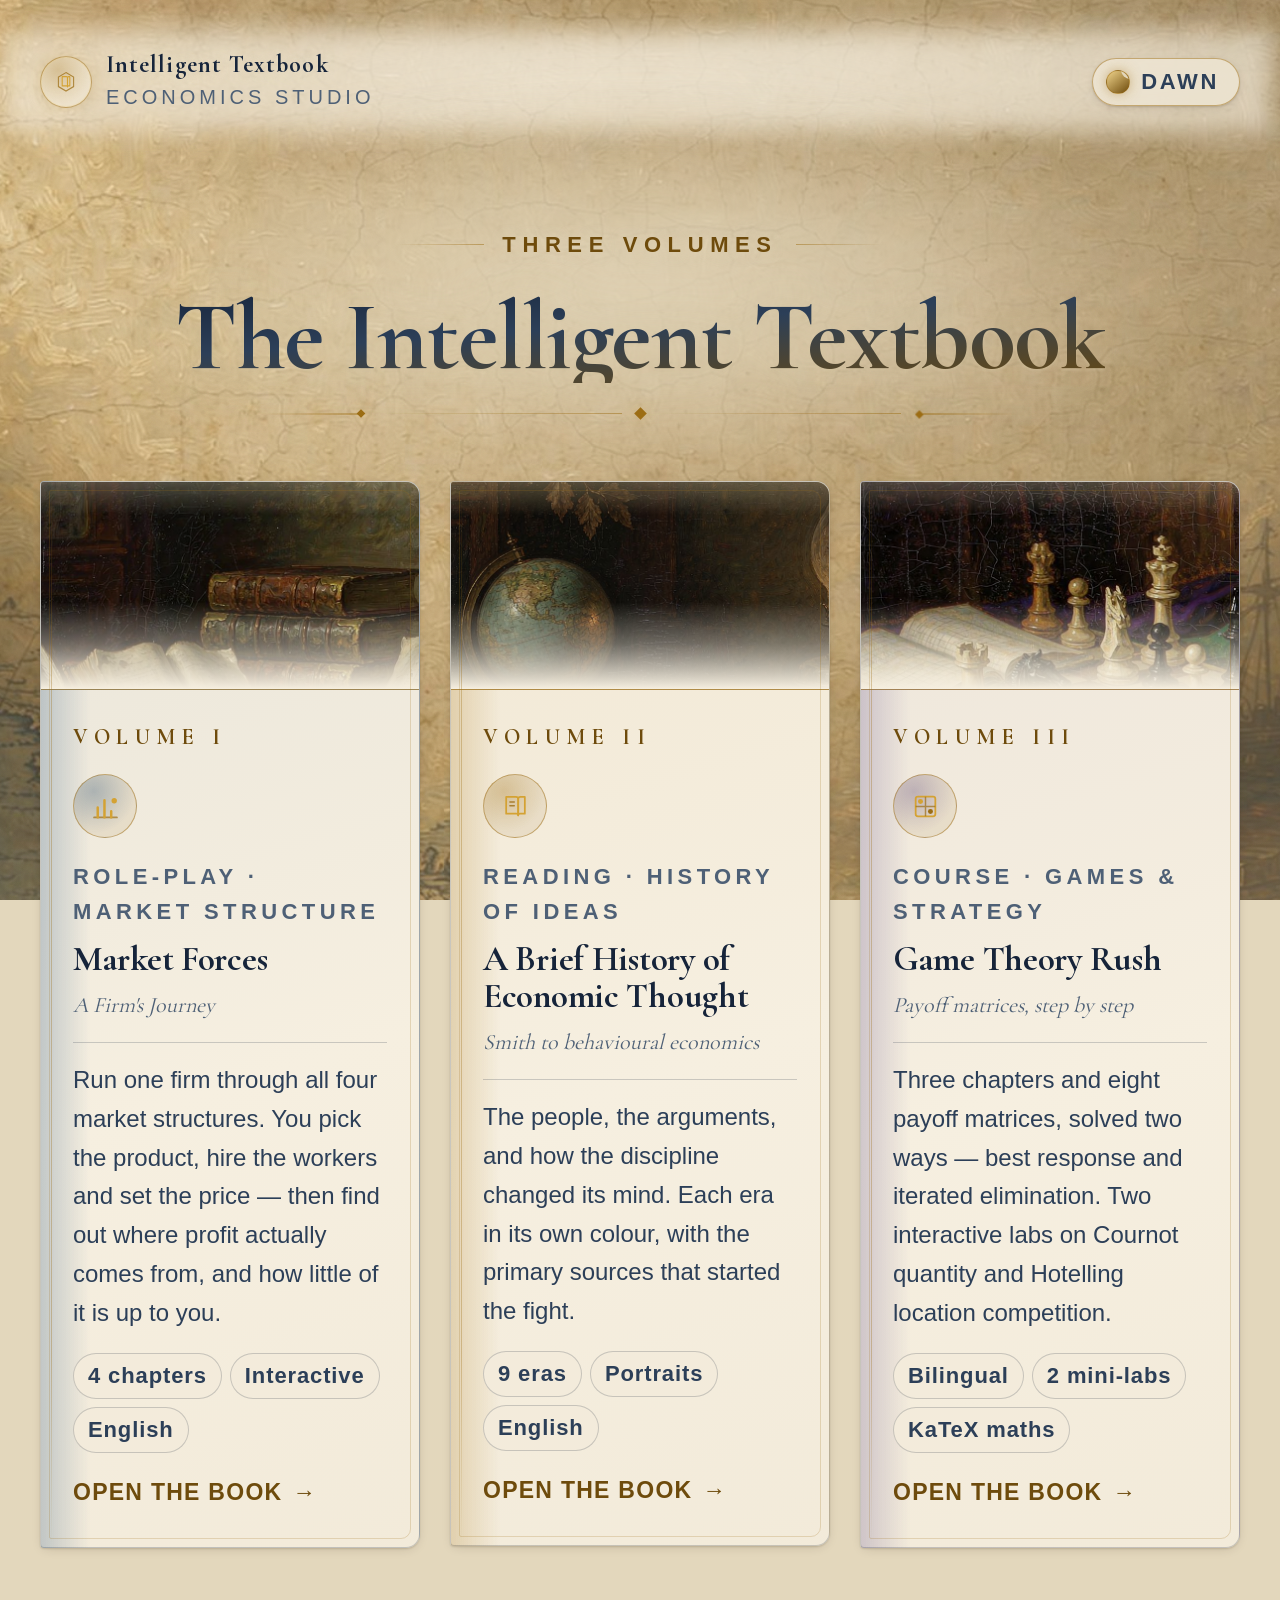
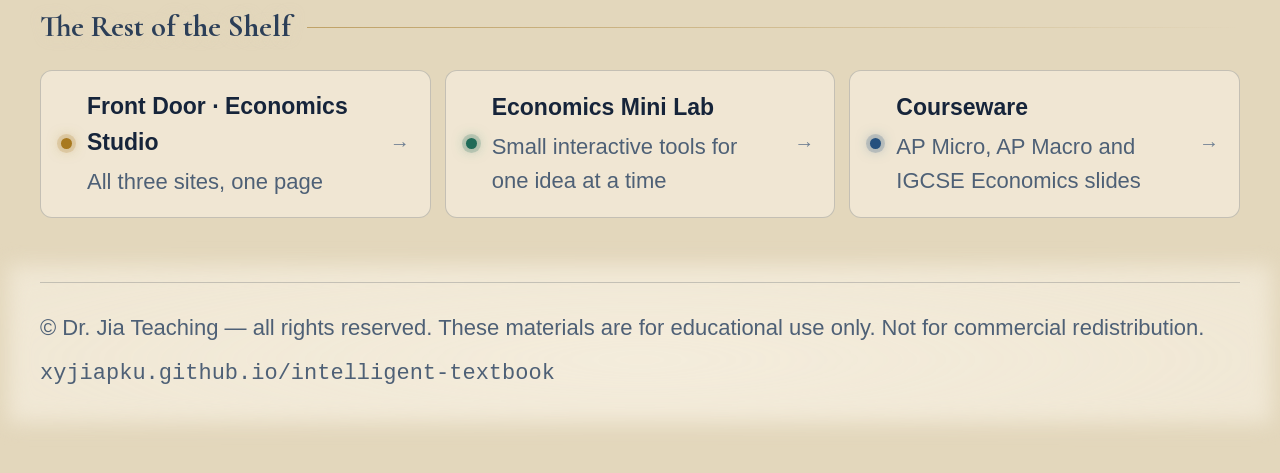
==== commit 5d00cb71: "Narrow screens: collapse the theme toggle to a 44x44 icon button Same fix as the other three Economi" ====
--- a/index.html
+++ b/index.html
@@ -1589,6 +1589,26 @@
 .tome .tome-art__img[data-art="title_t_thought"]{background-image:url("[data-uri]")}
 .tome .tome-art__img[data-art="title_t_games"]{background-image:url("[data-uri]")}
 
+
+/* ---------- 窄屏：主题开关收成圆形图标按钮 ----------
+   母版里它是 151×52px 的胶囊（表盘 + "Dawn"/"Dusk" 文字）。手机 390 宽时
+   光这一个控件就占掉 39% 的屏宽，和左边的品牌挤在一行里。
+   窄屏只留表盘，做成 44×44 的圆形按钮 —— 44px 是触摸目标的下限；
+   表盘本身已经表达了当前主题，aria-label / title 不变，
+   屏幕阅读器读到的仍是完整信息。 */
+@media (max-width: 560px) {
+  .themebtn {
+    width: 44px;
+    height: 44px;
+    padding: 0;
+    gap: 0;
+    justify-content: center;
+  }
+  .themebtn [data-theme-label] { display: none; }
+  .themebtn .dial { width: 22px; height: 22px; }
+  /* 顶栏那圈光晕原本向外扩 34px，窄屏上会顶出视口右缘，收窄一点 */
+  .topbar::before { inset: -14px -18px -14px -18px; }
+}
 </style>
 </head>
 <body>
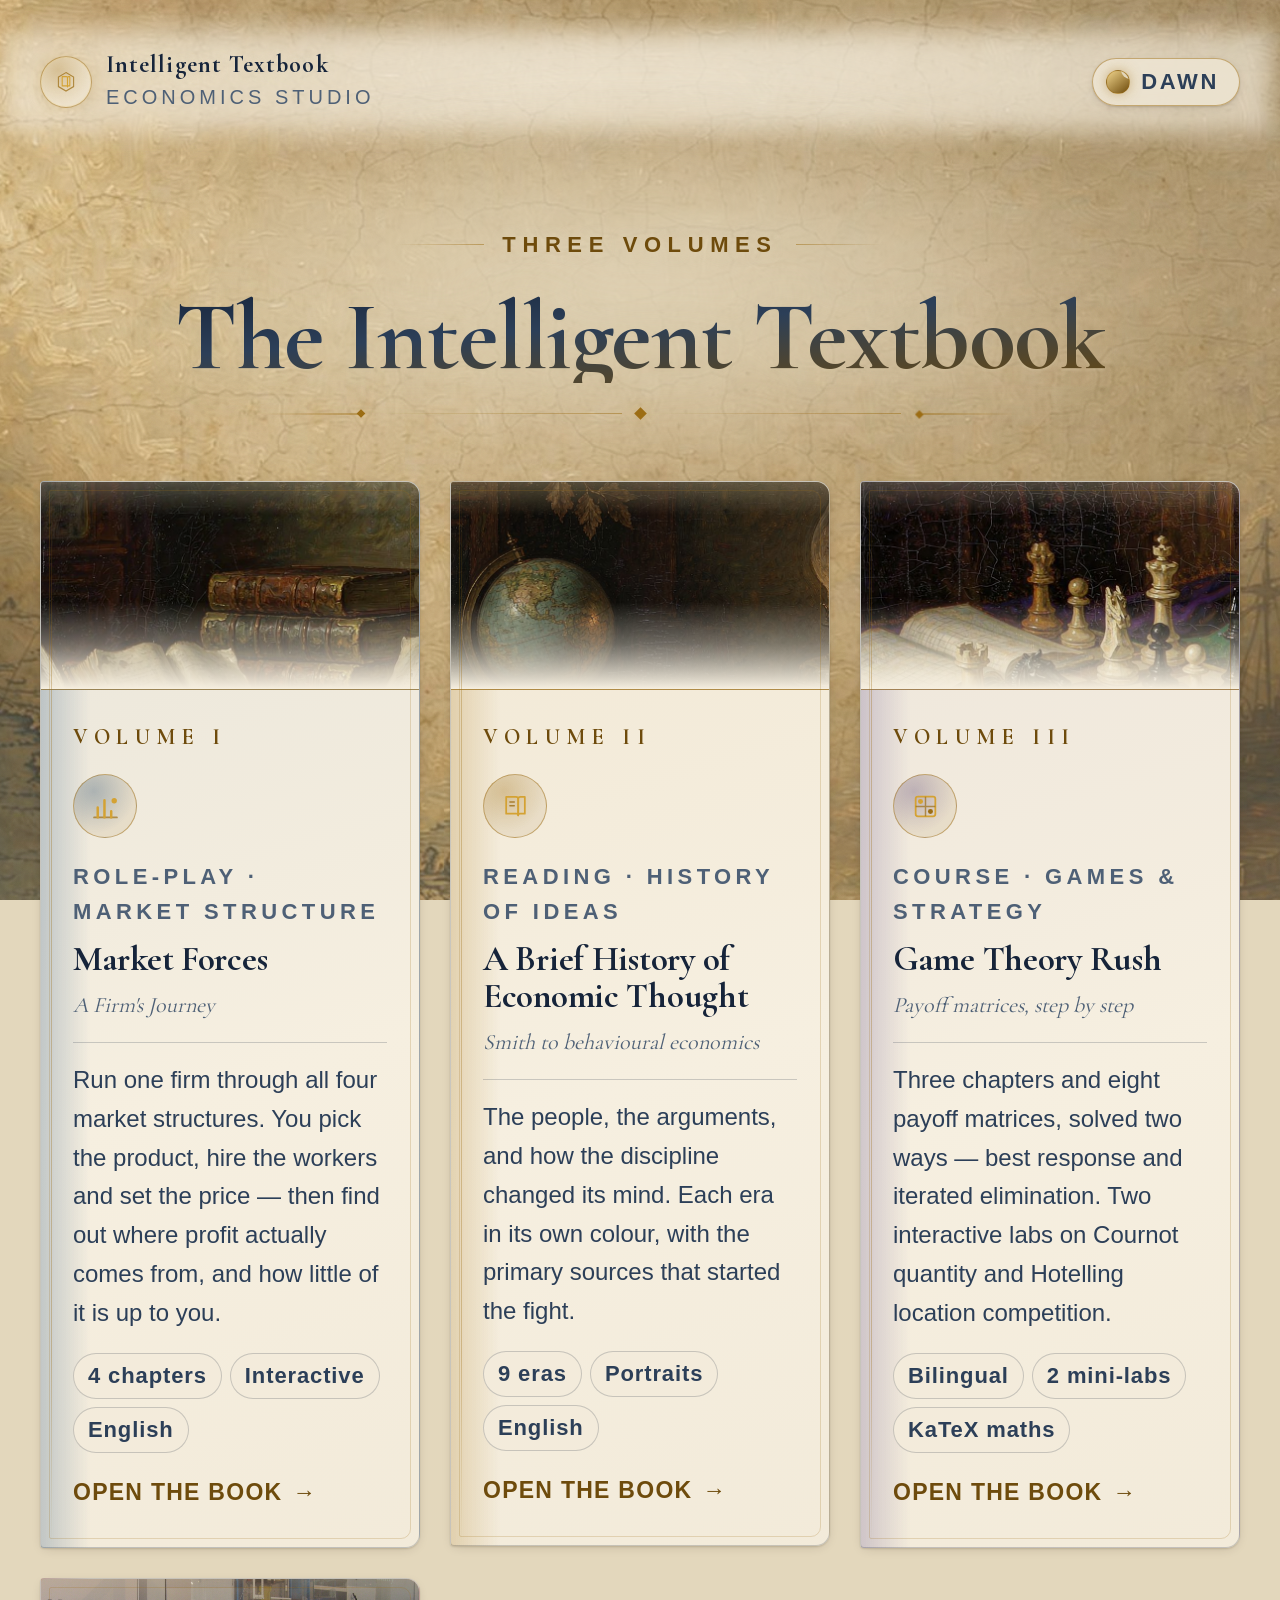
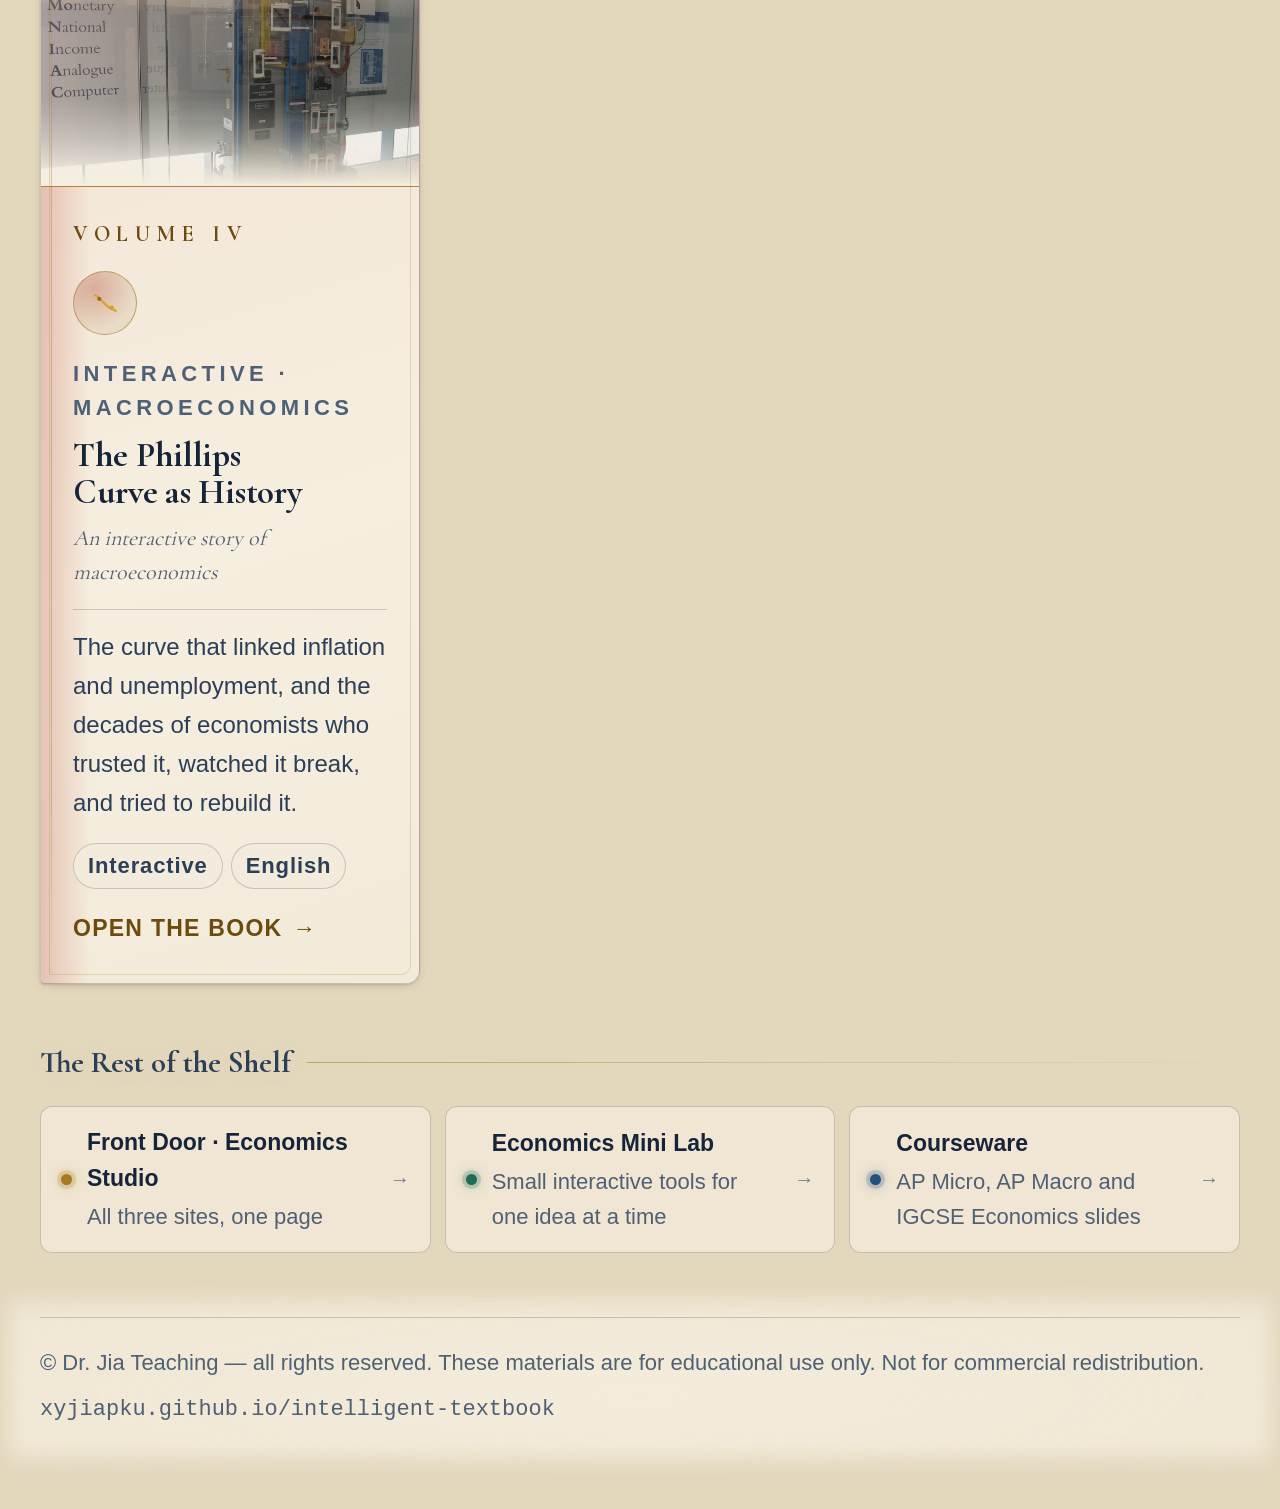
==== commit 3168bebc: "Add phillips-curve-history tome + nav card/cover; exclude _shots & zip" ====
--- a/index.html
+++ b/index.html
@@ -1588,6 +1588,7 @@
 .tome .tome-art__img[data-art="title_t_market"]{background-image:url("[data-uri]")}
 .tome .tome-art__img[data-art="title_t_thought"]{background-image:url("[data-uri]")}
 .tome .tome-art__img[data-art="title_t_games"]{background-image:url("[data-uri]")}
+.tome .tome-art__img[data-art="title_t_phillips"]{background-image:url("phillips-curve-history/assets/moniac.jpg")}
 
 
 /* ---------- 窄屏：主题开关收成圆形图标按钮 ----------
@@ -1744,6 +1745,27 @@
       <ul class="tags"><li>Bilingual</li><li>2 mini-labs</li><li>KaTeX maths</li></ul>
       <span class="open">Open the book <span class="arw">&rarr;</span></span>
     </a>
+    <!-- ---------- IV. The Phillips Curve as History ---------- -->
+    <a class="tome" href="phillips-curve-history/" style="--spine:#b53c2e"
+       data-reveal data-reveal-delay="470">
+      <span class="tome-art"><span class="tome-art__img" data-art="title_t_phillips"></span></span>
+      <div class="vol-no">Volume IV</div>
+      <span class="sigil" aria-hidden="true">
+        <svg width="29" height="29" viewBox="0 0 28 28" fill="none">
+          <path d="M4 7 C 10 9 12 18 24 22" stroke="var(--gold-bright)" stroke-width="2.2" stroke-linecap="round" fill="none"/>
+          <circle cx="8" cy="10.5" r="2" fill="var(--gold)"/>
+          <circle cx="20" cy="19" r="2.2" fill="var(--gold-bright)"/>
+        </svg>
+      </span>
+      <div class="kicker">Interactive &middot; Macroeconomics</div>
+      <h2>The Phillips Curve as History</h2>
+      <p class="sub">An interactive story of macroeconomics</p>
+      <p class="blurb">The curve that linked inflation and unemployment, and the
+        decades of economists who trusted it, watched it break, and tried to rebuild it.</p>
+      <ul class="tags"><li>Interactive</li><li>English</li></ul>
+      <span class="open">Open the book <span class="arw">&rarr;</span></span>
+    </a>
+
 
   </main>
 
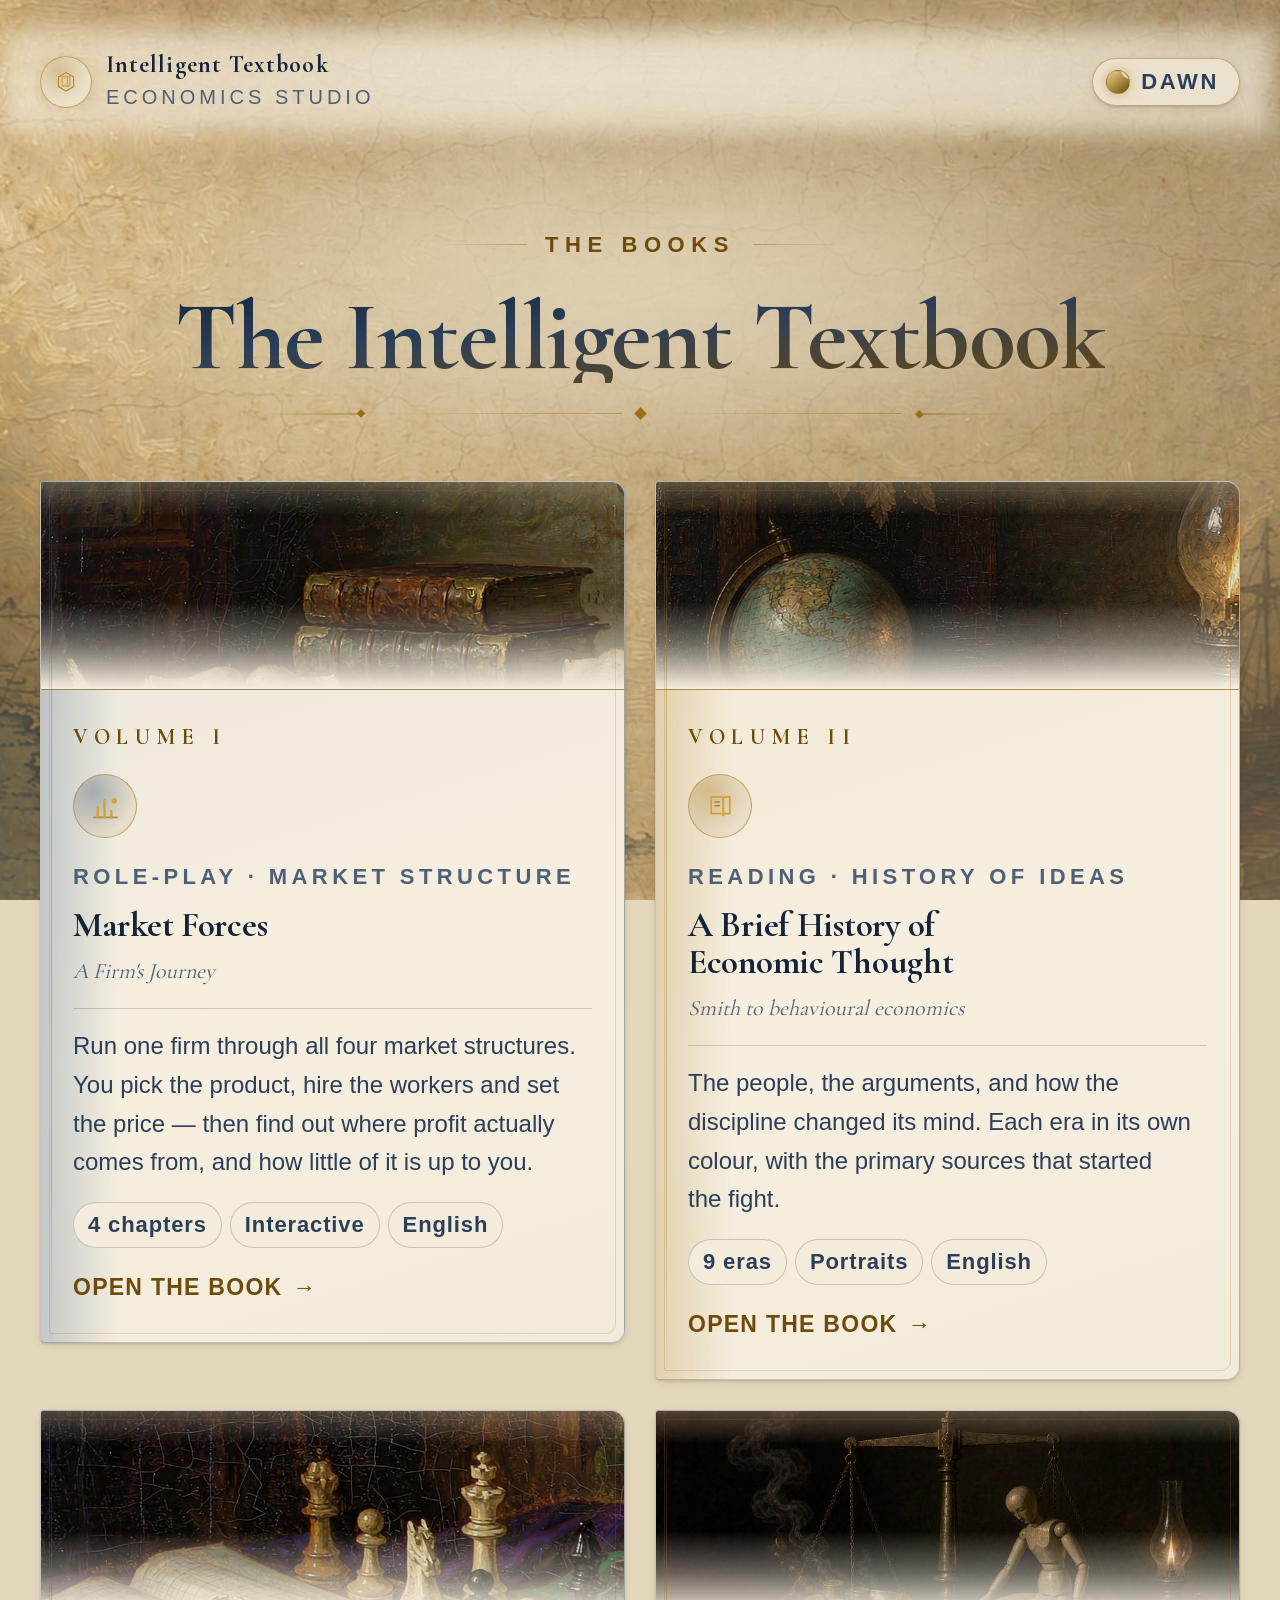
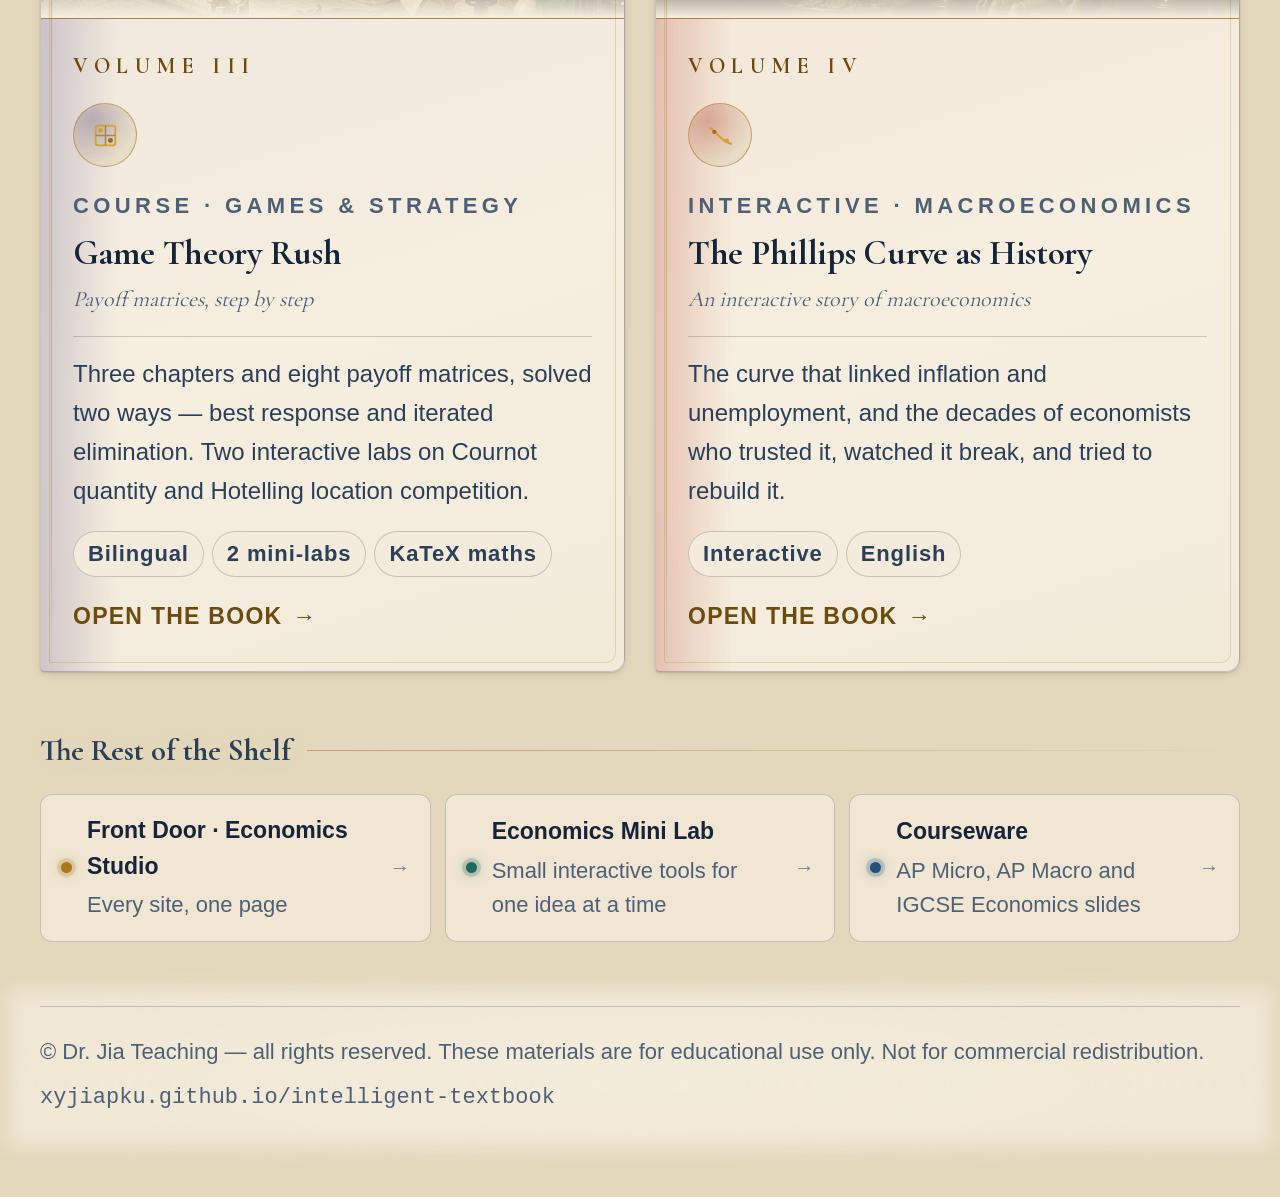
==== commit fb08134e: "Tomes 2x2 + Phillips painted cover + content-based descriptions" ====
--- a/index.html
+++ b/index.html
@@ -4,10 +4,10 @@
 <meta charset="utf-8">
 <meta name="viewport" content="width=device-width,initial-scale=1">
 <title>Intelligent Textbook · Economics Studio</title>
-<meta name="description" content="Three interactive economics books: a role-play on market structure, a history of economic thought, and a game theory course.">
+<meta name="description" content="Interactive economics books: a market-structure role-play, a history of economic thought, a game theory course, and the Phillips Curve as history.">
 <meta name="color-scheme" content="light dark">
 <meta property="og:title" content="Intelligent Textbook · Economics Studio">
-<meta property="og:description" content="Three interactive books for economics — role-play, history, and games.">
+<meta property="og:description" content="Interactive books for economics — role-play, history, games, and the Phillips Curve as history.">
 <meta property="og:type" content="website">
 <script>
 /* 在样式表解析前定主题，杜绝亮色一闪 */
@@ -1356,7 +1356,7 @@
   align-items: start;
 }
 @media (min-width: 900px) { .tomes { grid-template-columns: repeat(2, 1fr); } }
-@media (min-width: 1180px) { .tomes { grid-template-columns: repeat(3, 1fr); } }
+@media (min-width: 1180px) { .tomes { grid-template-columns: repeat(2, 1fr); } }
 
 /* ---------- 一块书封 ---------- */
 .tome {
@@ -1588,7 +1588,7 @@
 .tome .tome-art__img[data-art="title_t_market"]{background-image:url("[data-uri]")}
 .tome .tome-art__img[data-art="title_t_thought"]{background-image:url("[data-uri]")}
 .tome .tome-art__img[data-art="title_t_games"]{background-image:url("[data-uri]")}
-.tome .tome-art__img[data-art="title_t_phillips"]{background-image:url("phillips-curve-history/assets/moniac.jpg")}
+.tome .tome-art__img[data-art="title_t_phillips"]{background-image:url("[data-uri]